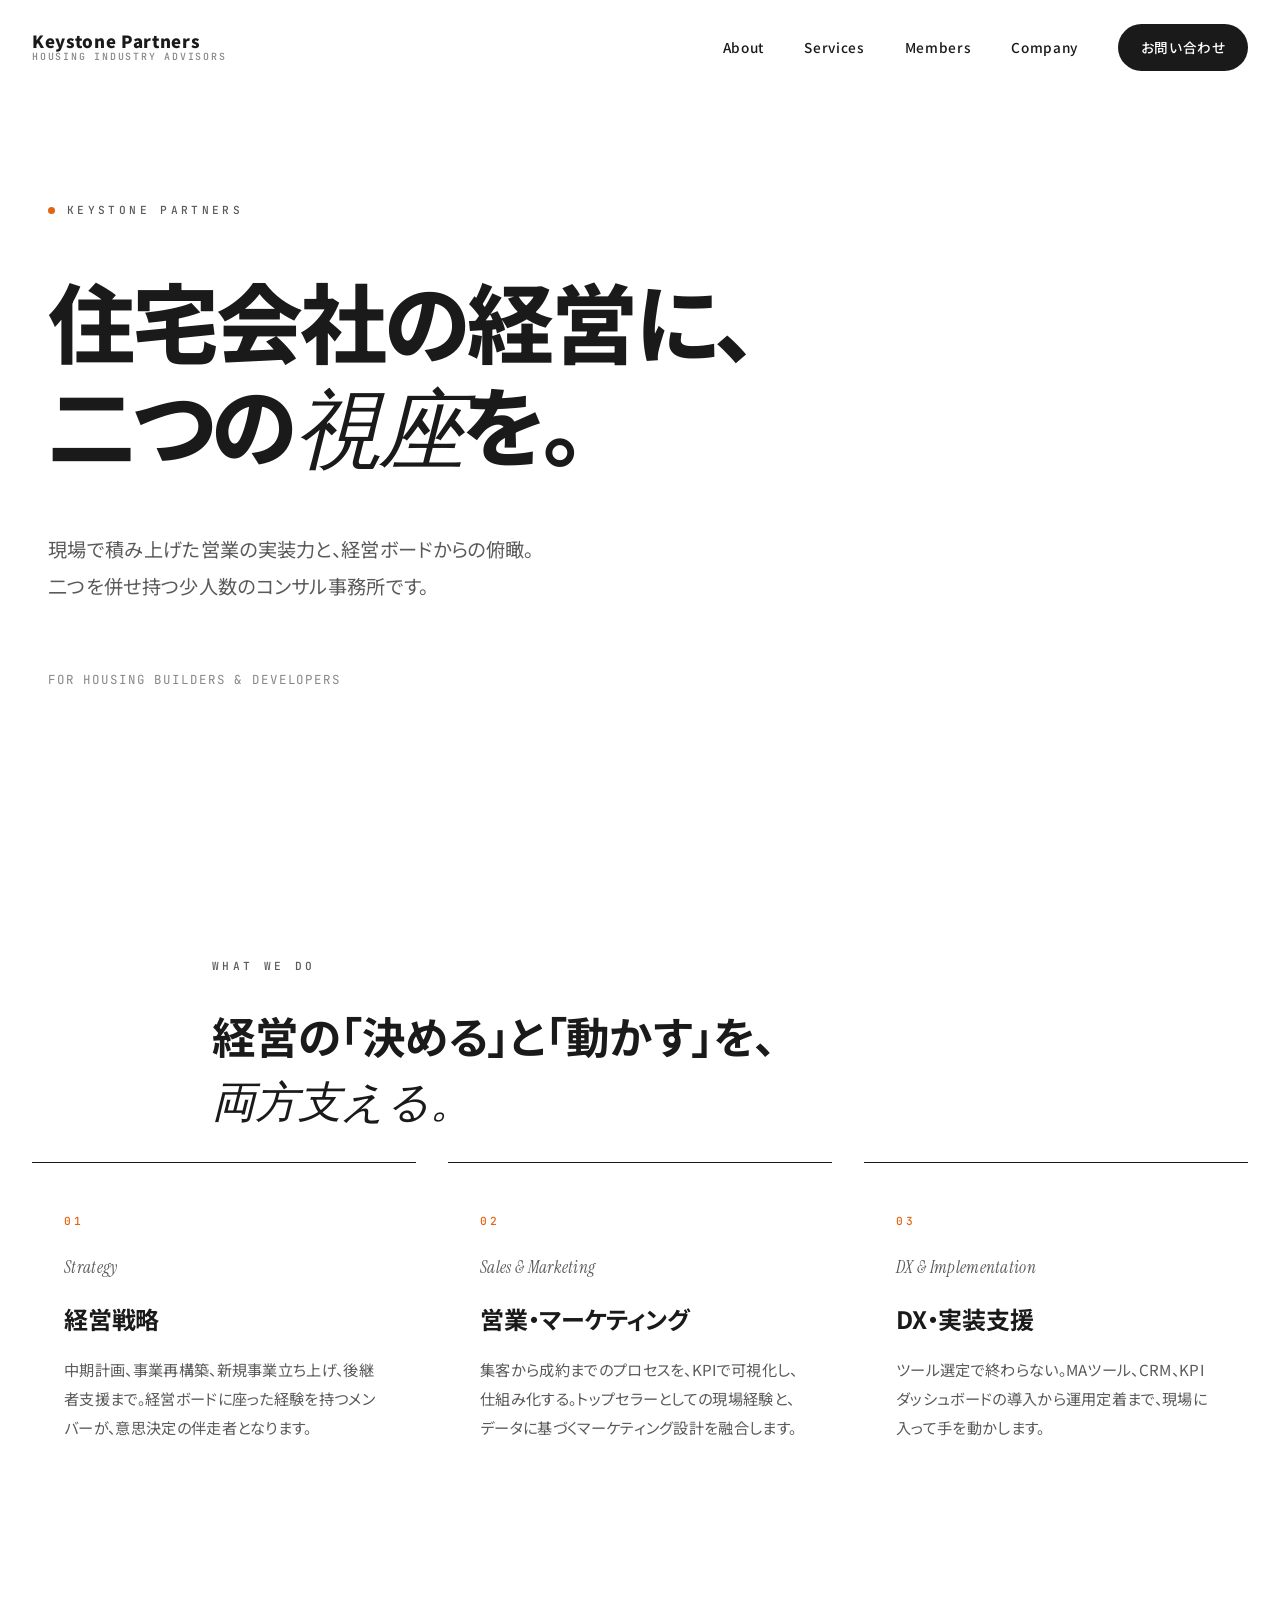
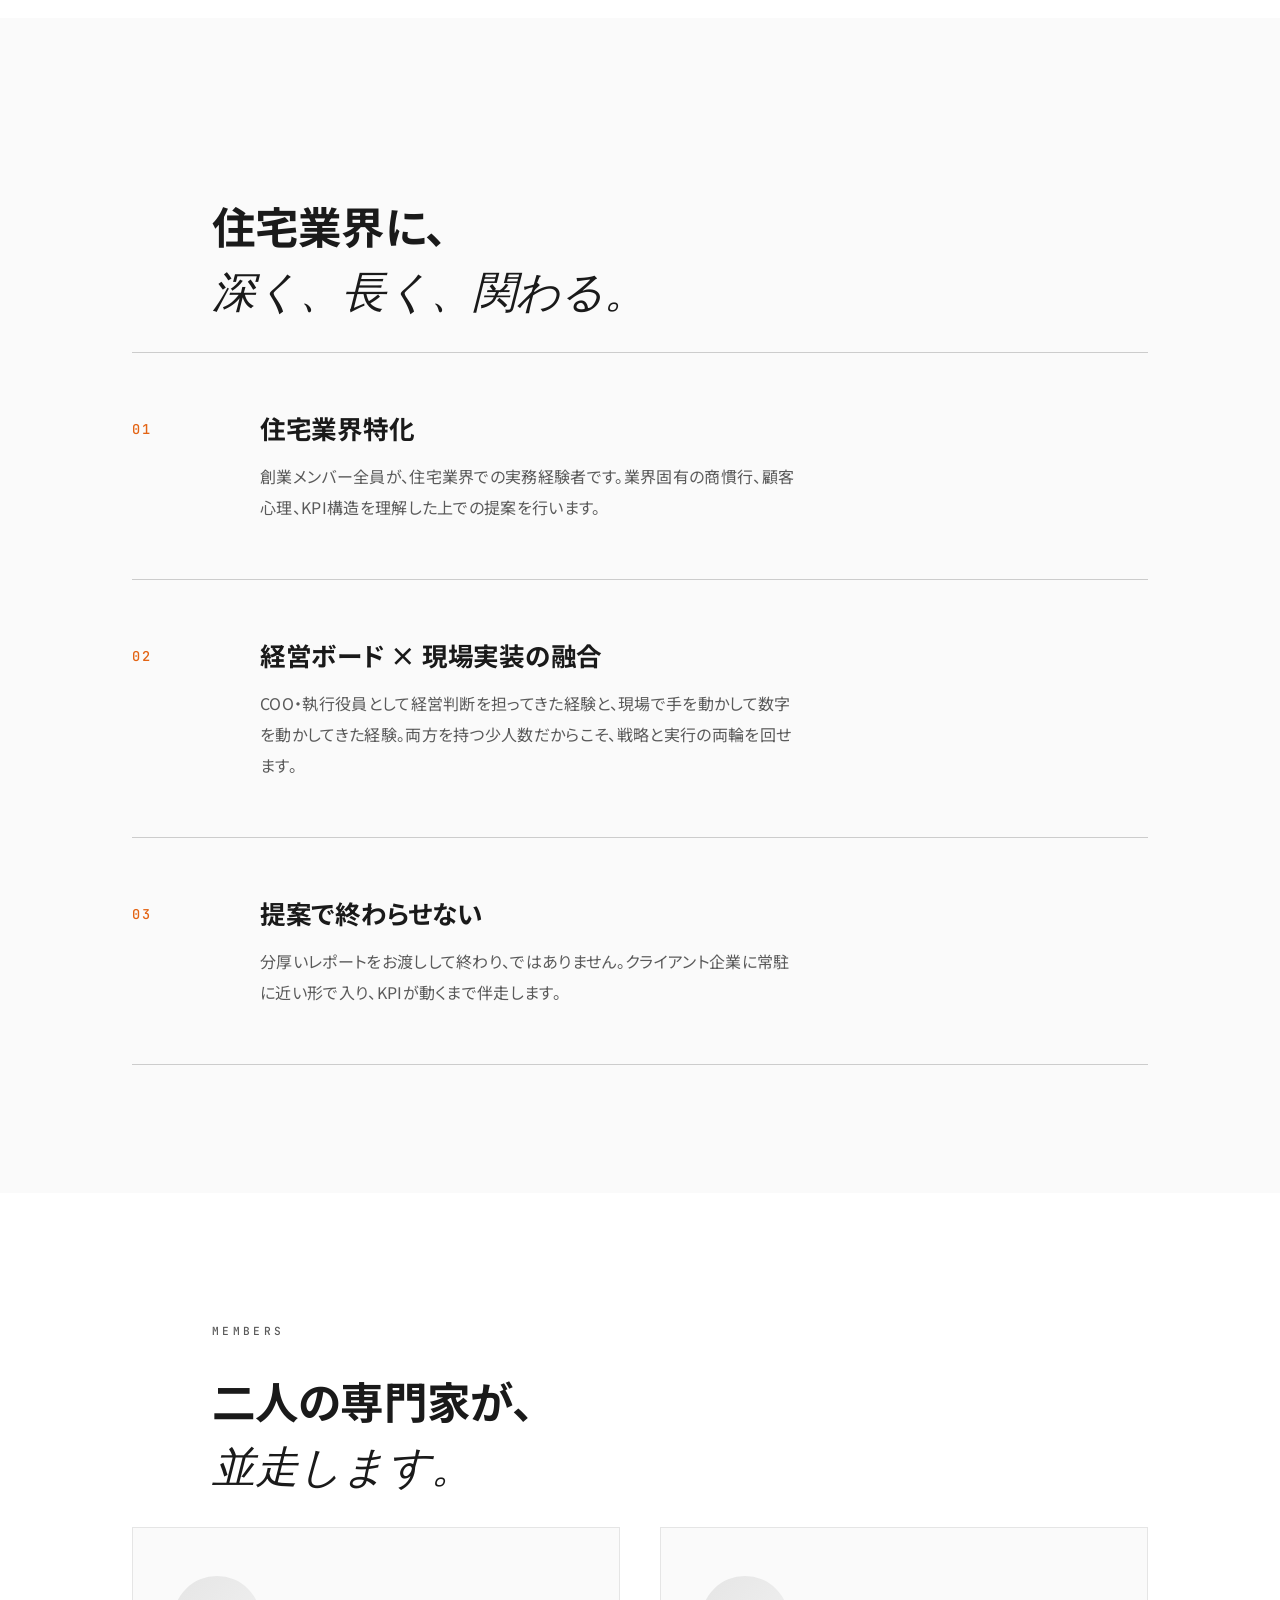
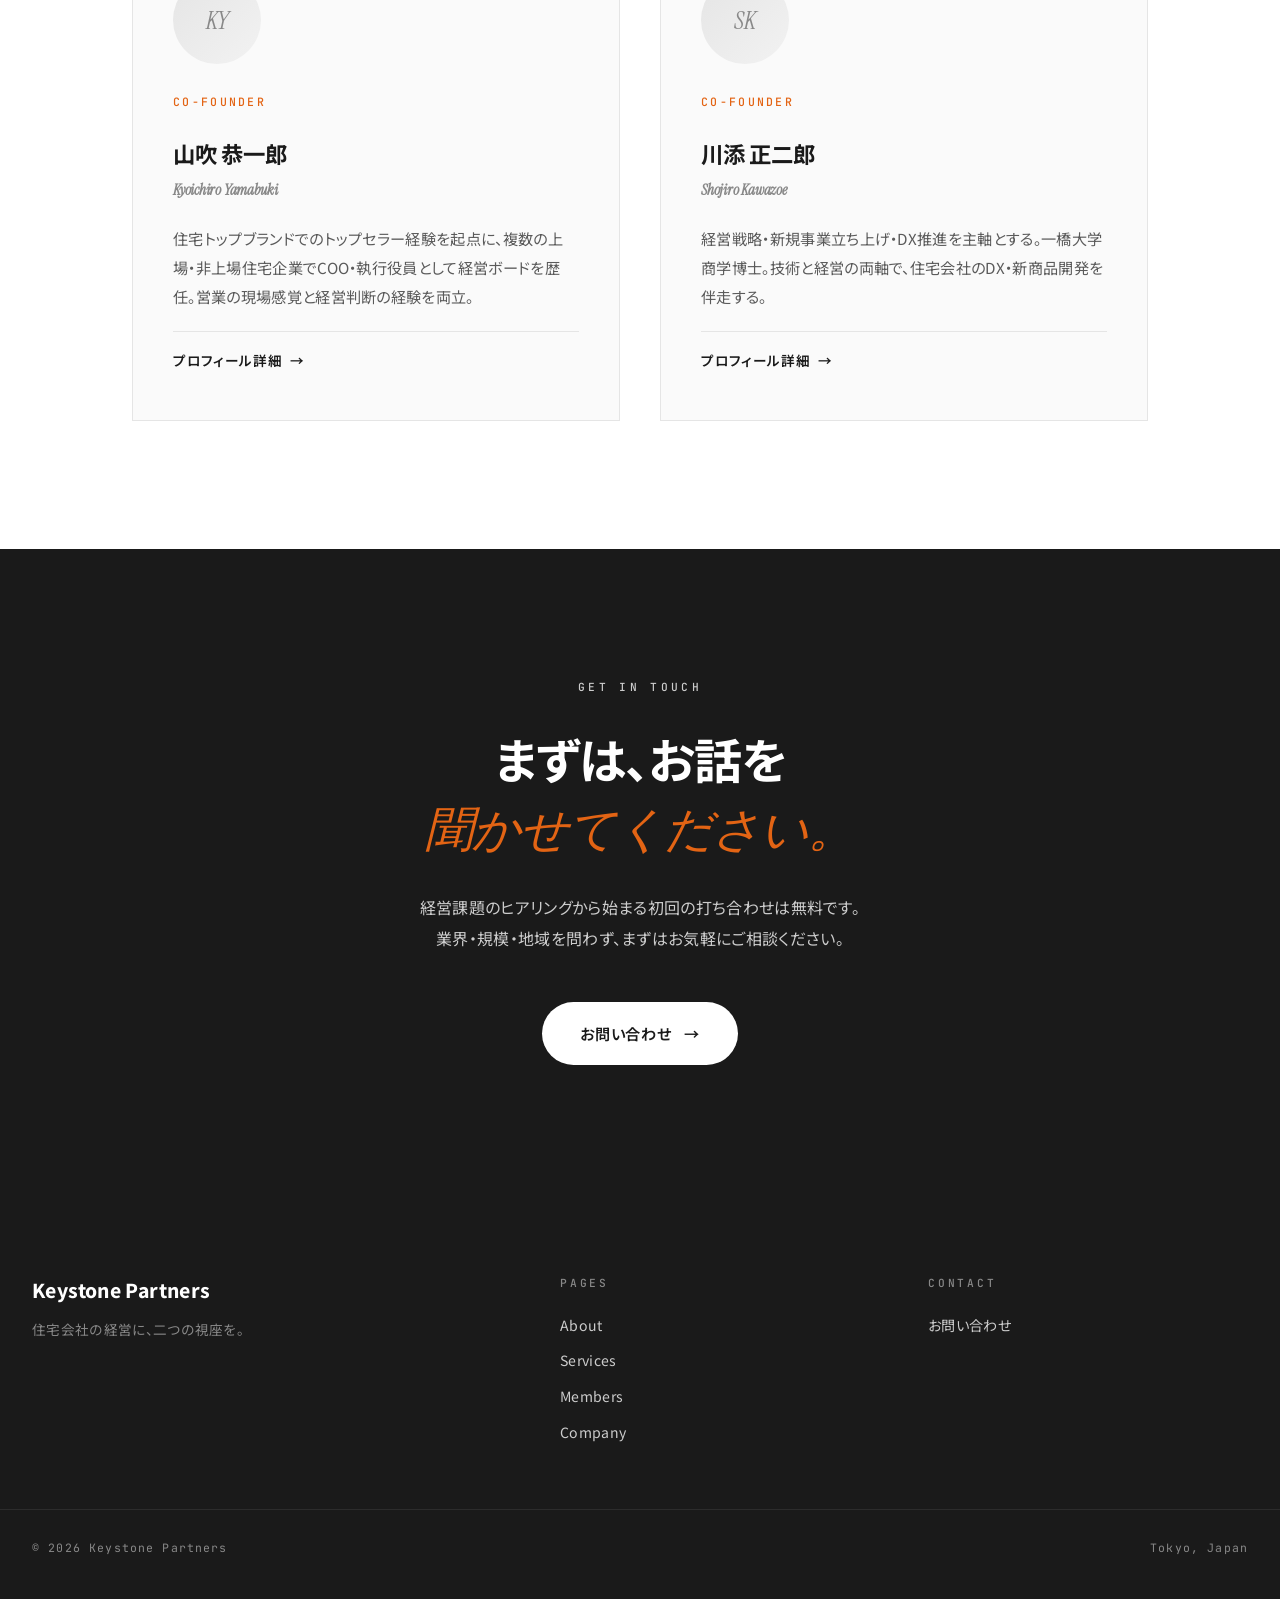
==== index.html @ 62ec9760 "Add files via upload" ====
<!DOCTYPE html>
<html lang="ja">
<head>
<meta charset="UTF-8">
<meta name="viewport" content="width=device-width, initial-scale=1.0">
<title>Keystone Partners | 住宅会社の経営に、二つの視座を。</title>
<meta name="description" content="住宅会社向け経営コンサルティング事務所。経営ボードの視座と現場の実装力。二つを併せ持つ少人数のコンサル事務所、Keystone Partners。">
<link rel="preconnect" href="https://fonts.googleapis.com">
<link rel="preconnect" href="https://fonts.gstatic.com" crossorigin>
<link href="https://fonts.googleapis.com/css2?family=Noto+Sans+JP:wght@400;500;700;800;900&family=Instrument+Serif:ital@0;1&family=JetBrains+Mono:wght@400;500;700&display=swap" rel="stylesheet">
<link rel="stylesheet" href="style.css">
</head>
<body>

<!-- ========================================
NAVIGATION
========================================= -->
<nav class="nav">
  <div class="nav-inner">
    <a href="index.html" class="nav-logo" aria-label="Keystone Partners ホーム">
      <span class="nav-logo-mark">Keystone Partners</span>
      <span class="nav-logo-sub">Housing Industry Advisors</span>
    </a>
    <button class="nav-toggle" aria-label="メニューを開く" aria-expanded="false">
      <span></span><span></span><span></span>
    </button>
    <div class="nav-links">
      <a href="about.html">About</a>
      <a href="services.html">Services</a>
      <a href="members.html">Members</a>
      <a href="company.html">Company</a>
      <a href="contact.html" class="nav-cta">お問い合わせ</a>
    </div>
  </div>
</nav>

<!-- ========================================
HERO
========================================= -->
<section class="hero">
  <div class="hero-eyebrow reveal">
    <span class="dot"></span>
    <span>KEYSTONE PARTNERS</span>
  </div>

  <h1 class="hero-headline">
    <span class="reveal" style="--d:.1s">住宅会社の経営に、</span>
    <span class="reveal" style="--d:.25s">二つの<em>視座</em>を。</span>
  </h1>

  <p class="hero-sub reveal" style="--d:.5s">
    現場で積み上げた営業の実装力と、経営ボードからの俯瞰。<br>
    二つを併せ持つ少人数のコンサル事務所です。
  </p>

  <div class="hero-meta reveal" style="--d:.7s">
    For Housing Builders &amp; Developers
  </div>
</section>

<!-- ========================================
WHAT WE DO
========================================= -->
<section class="do" id="do">
  <div class="container-narrow">
    <div class="section-eyebrow reveal-on-scroll">WHAT WE DO</div>
    <h2 class="section-headline reveal-on-scroll">
      経営の「決める」と「動かす」を、<br>
      <em>両方支える。</em>
    </h2>
  </div>

  <div class="do-grid">
    <article class="do-card reveal-on-scroll">
      <div class="do-card-num">01</div>
      <div class="do-card-title-en">Strategy</div>
      <h3 class="do-card-title">経営戦略</h3>
      <p class="do-card-desc">
        中期計画、事業再構築、新規事業立ち上げ、後継者支援まで。経営ボードに座った経験を持つメンバーが、意思決定の伴走者となります。
      </p>
    </article>

    <article class="do-card reveal-on-scroll">
      <div class="do-card-num">02</div>
      <div class="do-card-title-en">Sales &amp; Marketing</div>
      <h3 class="do-card-title">営業・マーケティング</h3>
      <p class="do-card-desc">
        集客から成約までのプロセスを、KPIで可視化し、仕組み化する。トップセラーとしての現場経験と、データに基づくマーケティング設計を融合します。
      </p>
    </article>

    <article class="do-card reveal-on-scroll">
      <div class="do-card-num">03</div>
      <div class="do-card-title-en">DX &amp; Implementation</div>
      <h3 class="do-card-title">DX・実装支援</h3>
      <p class="do-card-desc">
        ツール選定で終わらない。MAツール、CRM、KPIダッシュボードの導入から運用定着まで、現場に入って手を動かします。
      </p>
    </article>
  </div>
</section>

<!-- ========================================
WHY KEYSTONE
========================================= -->
<section class="why" id="why">
  <div class="container-narrow">
    <div class="section-eyebrow reveal-on-scroll">WHY KEYSTONE</div>
    <h2 class="section-headline reveal-on-scroll">
      住宅業界に、<br>
      <em>深く、長く、関わる。</em>
    </h2>
  </div>

  <div class="why-list">
    <article class="why-item reveal-on-scroll">
      <div class="why-num">01</div>
      <div>
        <h3 class="why-title">住宅業界特化</h3>
        <p class="why-desc">
          創業メンバー全員が、住宅業界での実務経験者です。業界固有の商慣行、顧客心理、KPI構造を理解した上での提案を行います。
        </p>
      </div>
    </article>

    <article class="why-item reveal-on-scroll">
      <div class="why-num">02</div>
      <div>
        <h3 class="why-title">経営ボード × 現場実装の融合</h3>
        <p class="why-desc">
          COO・執行役員として経営判断を担ってきた経験と、現場で手を動かして数字を動かしてきた経験。両方を持つ少人数だからこそ、戦略と実行の両輪を回せます。
        </p>
      </div>
    </article>

    <article class="why-item reveal-on-scroll">
      <div class="why-num">03</div>
      <div>
        <h3 class="why-title">提案で終わらせない</h3>
        <p class="why-desc">
          分厚いレポートをお渡しして終わり、ではありません。クライアント企業に常駐に近い形で入り、KPIが動くまで伴走します。
        </p>
      </div>
    </article>
  </div>
</section>

<!-- ========================================
MEMBERS TEASER
========================================= -->
<section class="members-teaser" id="members-teaser">
  <div class="container-narrow">
    <div class="section-eyebrow reveal-on-scroll">MEMBERS</div>
    <h2 class="section-headline reveal-on-scroll">
      二人の専門家が、<br>
      <em>並走します。</em>
    </h2>
  </div>

  <div class="members-teaser-grid">
    <article class="member-card reveal-on-scroll">
      <div class="member-photo-placeholder">KY</div>
      <div class="member-role">Co-founder</div>
      <h3 class="member-name">
        山吹 恭一郎
        <div class="member-name-en">Kyoichiro Yamabuki</div>
      </h3>
      <p class="member-desc">
        住宅トップブランドでのトップセラー経験を起点に、複数の上場・非上場住宅企業でCOO・執行役員として経営ボードを歴任。営業の現場感覚と経営判断の経験を両立。
      </p>
      <a href="members.html#yamabuki" class="member-link">
        <span>プロフィール詳細</span>
        <span class="arrow">→</span>
      </a>
    </article>

    <article class="member-card reveal-on-scroll">
      <div class="member-photo-placeholder">SK</div>
      <div class="member-role">Co-founder</div>
      <h3 class="member-name">
        川添 正二郎
        <div class="member-name-en">Shojiro Kawazoe</div>
      </h3>
      <p class="member-desc">
        経営戦略・新規事業立ち上げ・DX推進を主軸とする。一橋大学 商学博士。技術と経営の両軸で、住宅会社のDX・新商品開発を伴走する。
      </p>
      <a href="members.html#kawazoe" class="member-link">
        <span>プロフィール詳細</span>
        <span class="arrow">→</span>
      </a>
    </article>
  </div>
</section>

<!-- ========================================
CTA
========================================= -->
<section class="cta" id="contact">
  <div class="container-narrow">
    <div class="section-eyebrow reveal-on-scroll">GET IN TOUCH</div>
    <h2 class="cta-headline reveal-on-scroll">
      まずは、お話を<br>
      <em>聞かせてください。</em>
    </h2>
    <p class="cta-lead reveal-on-scroll">
      経営課題のヒアリングから始まる初回の打ち合わせは無料です。<br>
      業界・規模・地域を問わず、まずはお気軽にご相談ください。
    </p>
    <div class="reveal-on-scroll">
      <a href="contact.html" class="cta-button">
        <span>お問い合わせ</span>
        <span class="arrow">→</span>
      </a>
    </div>
  </div>
</section>

<!-- ========================================
FOOTER
========================================= -->
<footer class="footer">
  <div class="footer-inner">
    <div class="footer-brand">
      <p class="footer-brand-name">Keystone Partners</p>
      <p class="footer-brand-tag">住宅会社の経営に、二つの視座を。</p>
    </div>
    <div>
      <p class="footer-col-title">Pages</p>
      <div class="footer-links">
        <a href="about.html">About</a>
        <a href="services.html">Services</a>
        <a href="members.html">Members</a>
        <a href="company.html">Company</a>
      </div>
    </div>
    <div>
      <p class="footer-col-title">Contact</p>
      <div class="footer-links">
        <a href="contact.html">お問い合わせ</a>
      </div>
    </div>
  </div>
  <div class="footer-bottom">
    <span>© 2026 Keystone Partners</span>
    <span>Tokyo, Japan</span>
  </div>
</footer>

<script src="script.js"></script>
</body>
</html>
---- style.css ----
/* ============================================
   Keystone Partners — Corporate Website
   Design tokens inherit personal site (細谷 / 川添)
   Tone: restrained, corporate, refined
   ============================================ */

*, *::before, *::after {
  box-sizing: border-box;
  margin: 0;
  padding: 0;
}

:root {
  /* Colors — inherit from personal site */
  --black: #0A0A0A;
  --black-soft: #1A1A1A;
  --gray-900: #2D2D2D;
  --gray-700: #5A5A5A;
  --gray-500: #888888;
  --gray-300: #CCCCCC;
  --gray-200: #E5E5E5;
  --gray-100: #F2F2F2;
  --gray-50: #FAFAFA;
  --white: #FFFFFF;
  --accent: #E36414;
  --accent-pale: #FCE8D9;
  --ink: #1A1A1A;

  /* Typography */
  --font-display: "Noto Sans JP", "Hiragino Sans", "Yu Gothic", sans-serif;
  --font-serif: "Hiragino Mincho ProN", "Yu Mincho", "MS Mincho", "Instrument Serif", serif;
  --font-mono: "JetBrains Mono", "SF Mono", monospace;

  /* Spacing scale (more generous than personal site) */
  --space-xs: 0.5rem;
  --space-sm: 1rem;
  --space-md: 2rem;
  --space-lg: 4rem;
  --space-xl: 8rem;
  --space-2xl: 12rem;
}

html {
  scroll-behavior: smooth;
  -webkit-text-size-adjust: 100%;
}

body {
  font-family: var(--font-display);
  font-weight: 400;
  color: var(--ink);
  background: var(--white);
  line-height: 1.8;
  font-feature-settings: "palt" 1;
  letter-spacing: 0.02em;
  overflow-x: hidden;
}

a {
  color: inherit;
  text-decoration: none;
  transition: opacity 0.2s ease;
}

a:hover {
  opacity: 0.55;
}

/* Emphasis: italic serif — used sparingly */
em {
  font-style: italic;
  font-family: var(--font-serif);
  font-weight: 400;
  color: var(--ink);
  font-feature-settings: "palt" 1;
}

/* ============================================
   LAYOUT UTILITIES
   ============================================ */
.container {
  max-width: 1280px;
  margin: 0 auto;
  padding: 0 2rem;
}

.container-narrow {
  max-width: 920px;
  margin: 0 auto;
  padding: 0 2rem;
}

@media (max-width: 768px) {
  .container, .container-narrow {
    padding: 0 1.5rem;
  }
}

/* ============================================
   NAVIGATION
   ============================================ */
.nav {
  position: fixed;
  top: 0;
  left: 0;
  right: 0;
  z-index: 1000;
  background: rgba(255, 255, 255, 0.94);
  backdrop-filter: blur(20px);
  -webkit-backdrop-filter: blur(20px);
  border-bottom: 1px solid transparent;
  transition: border-color 0.3s ease;
}

.nav.scrolled {
  border-bottom-color: var(--gray-200);
}

.nav-inner {
  max-width: 1400px;
  margin: 0 auto;
  padding: 1.5rem 2rem;
  display: flex;
  align-items: center;
  justify-content: space-between;
}

.nav-logo {
  display: flex;
  flex-direction: column;
  gap: 0.1rem;
  line-height: 1.1;
}

.nav-logo-mark {
  font-weight: 900;
  font-size: 1.05rem;
  letter-spacing: 0.04em;
}

.nav-logo-sub {
  font-family: var(--font-mono);
  font-size: 0.62rem;
  font-weight: 500;
  letter-spacing: 0.18em;
  color: var(--gray-500);
  text-transform: uppercase;
}

.nav-links {
  display: flex;
  align-items: center;
  gap: 2.5rem;
}

.nav-links a {
  font-size: 0.85rem;
  font-weight: 500;
  letter-spacing: 0.05em;
  position: relative;
}

.nav-links a:not(.nav-cta).nav-current::after {
  content: "";
  position: absolute;
  bottom: -6px;
  left: 0;
  right: 0;
  height: 1px;
  background: var(--ink);
}

.nav-cta {
  background: var(--ink);
  color: var(--white) !important;
  padding: 0.7rem 1.4rem;
  border-radius: 999px;
  font-weight: 600;
  font-size: 0.8rem;
  transition: all 0.2s ease !important;
}

.nav-cta:hover {
  background: var(--accent);
  opacity: 1 !important;
}

.nav-toggle {
  display: none;
  background: none;
  border: none;
  cursor: pointer;
  padding: 0.5rem;
  flex-direction: column;
  gap: 5px;
}

.nav-toggle span {
  display: block;
  width: 22px;
  height: 1.5px;
  background: var(--ink);
  transition: transform 0.3s ease, opacity 0.3s ease;
}

.nav-toggle.is-open span:nth-child(1) { transform: translateY(6.5px) rotate(45deg); }
.nav-toggle.is-open span:nth-child(2) { opacity: 0; }
.nav-toggle.is-open span:nth-child(3) { transform: translateY(-6.5px) rotate(-45deg); }

@media (max-width: 880px) {
  .nav-toggle { display: flex; }
  .nav-links {
    position: fixed;
    inset: 70px 0 0 0;
    background: rgba(255, 255, 255, 0.98);
    backdrop-filter: blur(20px);
    flex-direction: column;
    align-items: flex-start;
    gap: 2rem;
    padding: 3rem 2rem;
    transform: translateX(100%);
    transition: transform 0.3s ease;
  }
  .nav-links.is-open { transform: translateX(0); }
  .nav-links a { font-size: 1.05rem; }
  .nav-cta { padding: 0.9rem 1.6rem; }
}

/* ============================================
   PAGE HEAD (sub-pages hero)
   ============================================ */
.page-head {
  padding: 11rem 0 5rem;
  border-bottom: 1px solid var(--gray-200);
  background: linear-gradient(to bottom, var(--gray-50), var(--white));
}

.page-head-inner {
  max-width: 1280px;
  margin: 0 auto;
  padding: 0 2rem;
}

.page-eyebrow {
  display: flex;
  align-items: center;
  gap: 0.75rem;
  font-family: var(--font-mono);
  font-size: 0.7rem;
  font-weight: 500;
  letter-spacing: 0.25em;
  color: var(--gray-700);
  margin-bottom: 2rem;
  text-transform: uppercase;
}

.page-eyebrow .dot {
  width: 6px;
  height: 6px;
  border-radius: 50%;
  background: var(--accent);
}

.page-title {
  font-size: clamp(2rem, 5.5vw, 4.25rem);
  font-weight: 800;
  line-height: 1.2;
  letter-spacing: -0.03em;
  color: var(--ink);
  margin-bottom: 2rem;
  max-width: 22ch;
}

.page-lead {
  font-size: clamp(1rem, 1.4vw, 1.2rem);
  font-weight: 400;
  line-height: 1.9;
  color: var(--gray-700);
  max-width: 60ch;
}

@media (max-width: 768px) {
  .page-head { padding: 8.5rem 0 3.5rem; }
}

/* ============================================
   HERO (Home only)
   ============================================ */
.hero {
  min-height: 92vh;
  display: flex;
  flex-direction: column;
  justify-content: center;
  padding: 9rem 3rem 5rem;
  max-width: 1400px;
  margin: 0 auto;
  position: relative;
}

.hero-eyebrow {
  display: flex;
  align-items: center;
  gap: 0.75rem;
  font-family: var(--font-mono);
  font-size: 0.7rem;
  font-weight: 500;
  letter-spacing: 0.3em;
  color: var(--gray-700);
  margin-bottom: 3rem;
  text-transform: uppercase;
}

.hero-eyebrow .dot {
  width: 7px;
  height: 7px;
  border-radius: 50%;
  background: var(--accent);
  animation: pulse 2.4s ease-in-out infinite;
}

@keyframes pulse {
  0%, 100% { opacity: 1; transform: scale(1); }
  50% { opacity: 0.45; transform: scale(0.85); }
}

.hero-headline {
  font-size: clamp(2.5rem, 6.8vw, 6.5rem);
  font-weight: 800;
  line-height: 1.18;
  letter-spacing: -0.035em;
  margin-bottom: 3rem;
  color: var(--ink);
}

.hero-headline span {
  display: block;
}

.hero-sub {
  font-size: clamp(1rem, 1.5vw, 1.35rem);
  font-weight: 400;
  line-height: 1.95;
  color: var(--gray-700);
  margin-bottom: 4rem;
  max-width: 580px;
}

.hero-meta {
  font-size: 0.78rem;
  font-family: var(--font-mono);
  letter-spacing: 0.15em;
  color: var(--gray-500);
  text-transform: uppercase;
}

@media (max-width: 768px) {
  .hero { padding: 7.5rem 1.5rem 4rem; min-height: auto; }
}

/* ============================================
   SECTION FRAME (generic)
   ============================================ */
section {
  padding: 8rem 0;
}

.section-eyebrow {
  font-family: var(--font-mono);
  font-size: 0.7rem;
  font-weight: 500;
  letter-spacing: 0.3em;
  color: var(--gray-700);
  margin-bottom: 1.75rem;
  text-transform: uppercase;
}

.section-headline {
  font-size: clamp(1.65rem, 3.4vw, 2.85rem);
  font-weight: 700;
  line-height: 1.45;
  letter-spacing: -0.02em;
  color: var(--ink);
  margin-bottom: 1.75rem;
  max-width: 22ch;
}

.section-lead {
  font-size: clamp(0.95rem, 1.2vw, 1.1rem);
  line-height: 1.95;
  color: var(--gray-700);
  max-width: 60ch;
  margin-bottom: 5rem;
}

@media (max-width: 768px) {
  section { padding: 5rem 0; }
}

/* ============================================
   WHAT WE DO (Home Section 1) — 3 cards
   ============================================ */
.do {
  background: var(--white);
}

.do-grid {
  display: grid;
  grid-template-columns: repeat(3, 1fr);
  gap: 2rem;
  max-width: 1280px;
  margin: 0 auto;
  padding: 0 2rem;
}

.do-card {
  padding: 3rem 2rem;
  border-top: 1px solid var(--ink);
  display: flex;
  flex-direction: column;
  gap: 1.25rem;
  position: relative;
  transition: transform 0.4s ease;
}

.do-card:hover {
  transform: translateY(-4px);
}

.do-card-num {
  font-family: var(--font-mono);
  font-size: 0.7rem;
  font-weight: 500;
  letter-spacing: 0.3em;
  color: var(--accent);
  text-transform: uppercase;
}

.do-card-title-en {
  font-family: var(--font-serif);
  font-style: italic;
  font-size: 1.05rem;
  color: var(--gray-700);
}

.do-card-title {
  font-size: 1.5rem;
  font-weight: 700;
  letter-spacing: -0.01em;
  line-height: 1.4;
  color: var(--ink);
}

.do-card-desc {
  font-size: 0.95rem;
  line-height: 1.9;
  color: var(--gray-700);
}

@media (max-width: 880px) {
  .do-grid { grid-template-columns: 1fr; gap: 1rem; }
  .do-card { padding: 2.5rem 0; }
}

/* ============================================
   WHY KEYSTONE (Home Section 2)
   ============================================ */
.why {
  background: var(--gray-50);
}

.why-list {
  max-width: 1080px;
  margin: 0 auto;
  padding: 0 2rem;
  display: flex;
  flex-direction: column;
  gap: 0;
}

.why-item {
  display: grid;
  grid-template-columns: 80px 1fr;
  gap: 3rem;
  padding: 3.5rem 0;
  border-top: 1px solid var(--gray-300);
  align-items: start;
}

.why-item:last-child {
  border-bottom: 1px solid var(--gray-300);
}

.why-num {
  font-family: var(--font-mono);
  font-size: 0.85rem;
  font-weight: 500;
  letter-spacing: 0.15em;
  color: var(--accent);
  padding-top: 0.5rem;
}

.why-title {
  font-size: clamp(1.25rem, 2vw, 1.6rem);
  font-weight: 700;
  letter-spacing: -0.01em;
  line-height: 1.45;
  margin-bottom: 0.9rem;
  color: var(--ink);
}

.why-desc {
  font-size: 1rem;
  line-height: 1.95;
  color: var(--gray-700);
  max-width: 60ch;
}

@media (max-width: 768px) {
  .why-item { grid-template-columns: 1fr; gap: 0.75rem; padding: 2.75rem 0; }
}

/* ============================================
   MEMBERS TEASER (Home Section 3)
   ============================================ */
.members-teaser {
  background: var(--white);
}

.members-teaser-grid {
  display: grid;
  grid-template-columns: repeat(2, 1fr);
  gap: 2.5rem;
  max-width: 1080px;
  margin: 0 auto;
  padding: 0 2rem;
}

.member-card {
  background: var(--gray-50);
  padding: 3rem 2.5rem;
  border: 1px solid var(--gray-200);
  display: flex;
  flex-direction: column;
  gap: 1.25rem;
  transition: border-color 0.3s ease, transform 0.4s ease;
}

.member-card:hover {
  border-color: var(--ink);
  transform: translateY(-3px);
}

.member-photo-placeholder {
  width: 88px;
  height: 88px;
  border-radius: 50%;
  background: linear-gradient(135deg, var(--gray-200), var(--gray-100));
  display: flex;
  align-items: center;
  justify-content: center;
  font-family: var(--font-serif);
  font-style: italic;
  font-size: 1.5rem;
  color: var(--gray-500);
  margin-bottom: 0.5rem;
}

.member-name {
  font-size: 1.4rem;
  font-weight: 700;
  letter-spacing: -0.01em;
  color: var(--ink);
}

.member-name-en {
  font-family: var(--font-serif);
  font-style: italic;
  font-size: 0.95rem;
  color: var(--gray-500);
  margin-top: 0.2rem;
}

.member-role {
  font-family: var(--font-mono);
  font-size: 0.72rem;
  font-weight: 500;
  letter-spacing: 0.2em;
  color: var(--accent);
  text-transform: uppercase;
}

.member-desc {
  font-size: 0.95rem;
  line-height: 1.9;
  color: var(--gray-700);
  flex: 1;
}

.member-link {
  display: inline-flex;
  align-items: center;
  gap: 0.5rem;
  font-size: 0.85rem;
  font-weight: 600;
  letter-spacing: 0.05em;
  color: var(--ink);
  padding-top: 1rem;
  border-top: 1px solid var(--gray-200);
}

.member-link .arrow {
  transition: transform 0.3s ease;
}

.member-link:hover .arrow {
  transform: translateX(4px);
}

@media (max-width: 768px) {
  .members-teaser-grid { grid-template-columns: 1fr; gap: 1.5rem; }
  .member-card { padding: 2.25rem 1.75rem; }
}

/* ============================================
   CTA (Home Section 4 + sub-pages)
   ============================================ */
.cta {
  background: var(--ink);
  color: var(--white);
  text-align: center;
}

.cta .container-narrow {
  text-align: center;
}

.cta .section-eyebrow {
  color: var(--gray-300);
  justify-content: center;
  display: flex;
}

.cta-headline {
  font-size: clamp(1.8rem, 4vw, 3rem);
  font-weight: 700;
  line-height: 1.4;
  letter-spacing: -0.02em;
  margin: 0 auto 1.75rem;
  max-width: 18ch;
}

.cta-headline em {
  color: var(--accent);
}

.cta-lead {
  font-size: 1rem;
  line-height: 1.95;
  color: var(--gray-300);
  margin: 0 auto 3rem;
  max-width: 52ch;
}

.cta-button {
  display: inline-flex;
  align-items: center;
  gap: 0.8rem;
  background: var(--white);
  color: var(--ink) !important;
  padding: 1.1rem 2.4rem;
  border-radius: 999px;
  font-weight: 600;
  font-size: 0.95rem;
  letter-spacing: 0.04em;
  transition: all 0.25s ease !important;
}

.cta-button:hover {
  background: var(--accent);
  color: var(--white) !important;
  opacity: 1 !important;
  transform: translateY(-2px);
}

.cta-button .arrow {
  transition: transform 0.3s ease;
}

.cta-button:hover .arrow {
  transform: translateX(4px);
}

/* ============================================
   FOOTER
   ============================================ */
.footer {
  background: var(--ink);
  color: var(--gray-300);
  padding: 5rem 0 2.5rem;
}

.footer-inner {
  max-width: 1280px;
  margin: 0 auto;
  padding: 0 2rem;
  display: grid;
  grid-template-columns: 1.5fr 1fr 1fr;
  gap: 3rem;
}

.footer-brand-name {
  font-size: 1.2rem;
  font-weight: 800;
  color: var(--white);
  margin-bottom: 0.6rem;
  letter-spacing: 0.02em;
}

.footer-brand-tag {
  font-size: 0.85rem;
  line-height: 1.8;
  color: var(--gray-500);
  max-width: 28ch;
}

.footer-col-title {
  font-family: var(--font-mono);
  font-size: 0.7rem;
  font-weight: 500;
  letter-spacing: 0.25em;
  color: var(--gray-500);
  text-transform: uppercase;
  margin-bottom: 1.25rem;
}

.footer-links {
  display: flex;
  flex-direction: column;
  gap: 0.65rem;
}

.footer-links a {
  font-size: 0.88rem;
  color: var(--gray-300);
}

.footer-links a:hover {
  color: var(--white);
  opacity: 1;
}

.footer-bottom {
  max-width: 1280px;
  margin: 4rem auto 0;
  padding: 1.75rem 2rem 0;
  border-top: 1px solid rgba(255, 255, 255, 0.08);
  display: flex;
  justify-content: space-between;
  align-items: center;
  flex-wrap: wrap;
  gap: 1rem;
  font-family: var(--font-mono);
  font-size: 0.72rem;
  letter-spacing: 0.1em;
  color: var(--gray-500);
}

@media (max-width: 768px) {
  .footer-inner { grid-template-columns: 1fr; gap: 2.5rem; }
}

/* ============================================
   ABOUT page
   ============================================ */
.about-story {
  background: var(--white);
}

.about-story p {
  font-size: 1.05rem;
  line-height: 2.05;
  color: var(--gray-900);
  margin-bottom: 1.6rem;
  max-width: 64ch;
}

.about-story p:last-child {
  margin-bottom: 0;
}

.principles {
  background: var(--gray-50);
}

.principles-grid {
  max-width: 1080px;
  margin: 0 auto;
  padding: 0 2rem;
  display: grid;
  grid-template-columns: repeat(3, 1fr);
  gap: 2rem;
}

.principle {
  padding: 2.5rem 0;
}

.principle-label {
  font-family: var(--font-mono);
  font-size: 0.72rem;
  font-weight: 500;
  letter-spacing: 0.25em;
  color: var(--accent);
  text-transform: uppercase;
  margin-bottom: 1.5rem;
  padding-bottom: 1rem;
  border-bottom: 1px solid var(--gray-300);
}

.principle-title {
  font-size: 1.3rem;
  font-weight: 700;
  margin-bottom: 1rem;
  letter-spacing: -0.01em;
  color: var(--ink);
}

.principle-body {
  font-size: 0.95rem;
  line-height: 1.95;
  color: var(--gray-700);
}

.principle-list {
  list-style: none;
  display: flex;
  flex-direction: column;
  gap: 1rem;
}

.principle-list li {
  font-size: 0.95rem;
  line-height: 1.75;
  color: var(--gray-700);
  padding-left: 1.5rem;
  position: relative;
}

.principle-list li::before {
  content: "—";
  position: absolute;
  left: 0;
  color: var(--accent);
}

.principle-list strong {
  display: block;
  font-weight: 700;
  color: var(--ink);
  margin-bottom: 0.2rem;
}

@media (max-width: 880px) {
  .principles-grid { grid-template-columns: 1fr; gap: 0; }
  .principle { padding: 2rem 0; border-top: 1px solid var(--gray-300); }
  .principle:first-child { border-top: none; }
}

.strengths {
  background: var(--white);
}

.strengths-list {
  max-width: 1080px;
  margin: 0 auto;
  padding: 0 2rem;
}

.strength-item {
  display: grid;
  grid-template-columns: 100px 1fr;
  gap: 3rem;
  padding: 3rem 0;
  border-top: 1px solid var(--gray-200);
  align-items: start;
}

.strength-item:last-child {
  border-bottom: 1px solid var(--gray-200);
}

.strength-num {
  font-family: var(--font-mono);
  font-size: 2rem;
  font-weight: 700;
  letter-spacing: -0.02em;
  color: var(--accent);
  line-height: 1;
}

.strength-title {
  font-size: 1.35rem;
  font-weight: 700;
  letter-spacing: -0.01em;
  margin-bottom: 1rem;
  color: var(--ink);
}

.strength-desc {
  font-size: 1rem;
  line-height: 1.95;
  color: var(--gray-700);
  max-width: 60ch;
}

@media (max-width: 768px) {
  .strength-item { grid-template-columns: 1fr; gap: 1rem; padding: 2.5rem 0; }
  .strength-num { font-size: 1.4rem; }
}

/* Company info table */
.company-info {
  background: var(--gray-50);
}

.info-table {
  max-width: 920px;
  margin: 0 auto;
  padding: 0 2rem;
  border-top: 1px solid var(--gray-300);
}

.info-row {
  display: grid;
  grid-template-columns: 220px 1fr;
  gap: 2rem;
  padding: 1.5rem 0;
  border-bottom: 1px solid var(--gray-300);
}

.info-label {
  font-family: var(--font-mono);
  font-size: 0.75rem;
  font-weight: 500;
  letter-spacing: 0.15em;
  color: var(--gray-700);
  text-transform: uppercase;
  padding-top: 0.2rem;
}

.info-value {
  font-size: 1rem;
  color: var(--ink);
  line-height: 1.7;
}

.info-value .placeholder {
  color: var(--gray-500);
  font-size: 0.88rem;
}

@media (max-width: 768px) {
  .info-row { grid-template-columns: 1fr; gap: 0.4rem; padding: 1.25rem 0; }
}

/* ============================================
   SERVICES page
   ============================================ */
.services-grid-wrap {
  background: var(--white);
}

.services-grid {
  max-width: 1280px;
  margin: 0 auto;
  padding: 0 2rem;
  display: grid;
  grid-template-columns: repeat(2, 1fr);
  gap: 0;
  border-top: 1px solid var(--gray-200);
  border-left: 1px solid var(--gray-200);
}

.service-cell {
  padding: 3rem 2.5rem;
  border-right: 1px solid var(--gray-200);
  border-bottom: 1px solid var(--gray-200);
  background: var(--white);
  transition: background 0.3s ease;
  position: relative;
}

.service-cell:hover {
  background: var(--gray-50);
}

.service-cell.service-cell-feature {
  grid-column: span 2;
}

.service-num {
  font-family: var(--font-mono);
  font-size: 0.72rem;
  font-weight: 500;
  letter-spacing: 0.25em;
  color: var(--accent);
  margin-bottom: 1.25rem;
  text-transform: uppercase;
}

.service-title {
  font-size: 1.45rem;
  font-weight: 700;
  letter-spacing: -0.01em;
  margin-bottom: 1.5rem;
  color: var(--ink);
}

.service-items {
  list-style: none;
  display: flex;
  flex-direction: column;
  gap: 0.55rem;
}

.service-items li {
  font-size: 0.93rem;
  line-height: 1.75;
  color: var(--gray-700);
  padding-left: 1.2rem;
  position: relative;
}

.service-items li::before {
  content: "";
  position: absolute;
  left: 0;
  top: 0.7rem;
  width: 6px;
  height: 1px;
  background: var(--gray-500);
}

@media (max-width: 880px) {
  .services-grid { grid-template-columns: 1fr; }
  .service-cell.service-cell-feature { grid-column: span 1; }
  .service-cell { padding: 2.5rem 1.75rem; }
}

/* HOW WE WORK — steps */
.process {
  background: var(--gray-50);
}

.steps {
  max-width: 1080px;
  margin: 0 auto;
  padding: 0 2rem;
  display: grid;
  grid-template-columns: repeat(4, 1fr);
  gap: 1.5rem;
  position: relative;
}

.step {
  background: var(--white);
  padding: 2.5rem 1.75rem;
  border: 1px solid var(--gray-200);
  position: relative;
}

.step-num {
  font-family: var(--font-mono);
  font-size: 0.7rem;
  font-weight: 500;
  letter-spacing: 0.25em;
  color: var(--accent);
  margin-bottom: 1.25rem;
  text-transform: uppercase;
}

.step-title {
  font-size: 1.15rem;
  font-weight: 700;
  margin-bottom: 1rem;
  letter-spacing: -0.01em;
  color: var(--ink);
}

.step-desc {
  font-size: 0.88rem;
  line-height: 1.85;
  color: var(--gray-700);
}

@media (max-width: 1080px) {
  .steps { grid-template-columns: repeat(2, 1fr); }
}

@media (max-width: 560px) {
  .steps { grid-template-columns: 1fr; }
}

/* Engagement types */
.engagements {
  background: var(--white);
}

.engagement-list {
  max-width: 1080px;
  margin: 0 auto;
  padding: 0 2rem;
  display: grid;
  grid-template-columns: repeat(3, 1fr);
  gap: 2rem;
}

.engagement {
  border-top: 2px solid var(--ink);
  padding: 2rem 0;
}

.engagement-tag {
  font-family: var(--font-mono);
  font-size: 0.7rem;
  font-weight: 500;
  letter-spacing: 0.25em;
  color: var(--accent);
  margin-bottom: 1rem;
  text-transform: uppercase;
}

.engagement-title {
  font-size: 1.25rem;
  font-weight: 700;
  letter-spacing: -0.01em;
  margin-bottom: 1rem;
  color: var(--ink);
}

.engagement-desc {
  font-size: 0.93rem;
  line-height: 1.9;
  color: var(--gray-700);
}

.engagement-note {
  max-width: 920px;
  margin: 4rem auto 0;
  padding: 2rem 2.5rem;
  background: var(--gray-50);
  border-left: 3px solid var(--accent);
  font-size: 0.95rem;
  line-height: 1.85;
  color: var(--gray-900);
}

@media (max-width: 880px) {
  .engagement-list { grid-template-columns: 1fr; gap: 0; }
  .engagement { padding: 2rem 0; }
}

/* ============================================
   MEMBERS page
   ============================================ */
.members-detail {
  background: var(--white);
}

.member-detail {
  max-width: 1080px;
  margin: 0 auto;
  padding: 0 2rem 5rem;
}

.member-detail:not(:last-child) {
  border-bottom: 1px solid var(--gray-200);
  margin-bottom: 5rem;
}

.member-detail-head {
  display: grid;
  grid-template-columns: 240px 1fr;
  gap: 3.5rem;
  align-items: start;
  margin-bottom: 3.5rem;
}

.member-photo-large {
  width: 240px;
  height: 300px;
  background: linear-gradient(135deg, var(--gray-100), var(--gray-200));
  display: flex;
  align-items: center;
  justify-content: center;
  font-family: var(--font-serif);
  font-style: italic;
  font-size: 1.1rem;
  color: var(--gray-500);
  letter-spacing: 0.05em;
}

.member-meta {
  padding-top: 0.5rem;
}

.member-meta .member-role {
  margin-bottom: 1.5rem;
}

.member-name-large {
  font-size: clamp(2rem, 4vw, 3rem);
  font-weight: 800;
  letter-spacing: -0.025em;
  line-height: 1.15;
  color: var(--ink);
  margin-bottom: 0.5rem;
}

.member-name-en-large {
  font-family: var(--font-serif);
  font-style: italic;
  font-size: 1.15rem;
  color: var(--gray-500);
  margin-bottom: 2rem;
}

.member-tagline {
  font-size: 1.05rem;
  line-height: 1.9;
  color: var(--gray-700);
  max-width: 50ch;
}

.member-body {
  display: grid;
  grid-template-columns: 240px 1fr;
  gap: 3.5rem;
}

.member-body-section {
  grid-column: 2;
  padding-top: 2rem;
  border-top: 1px solid var(--gray-200);
  margin-bottom: 2rem;
}

.member-body-label {
  font-family: var(--font-mono);
  font-size: 0.7rem;
  font-weight: 500;
  letter-spacing: 0.25em;
  color: var(--gray-700);
  text-transform: uppercase;
  margin-bottom: 1.25rem;
}

.member-body-title {
  font-size: 1.05rem;
  font-weight: 700;
  line-height: 1.7;
  color: var(--ink);
  margin-bottom: 1rem;
}

.member-body-text {
  font-size: 0.98rem;
  line-height: 1.95;
  color: var(--gray-700);
}

.member-history {
  list-style: none;
  display: flex;
  flex-direction: column;
  gap: 0.85rem;
}

.member-history li {
  font-size: 0.95rem;
  line-height: 1.7;
  color: var(--gray-900);
  padding-left: 1.75rem;
  position: relative;
}

.member-history li::before {
  content: "";
  position: absolute;
  left: 0;
  top: 0.85rem;
  width: 10px;
  height: 1px;
  background: var(--accent);
}

.member-note {
  font-size: 0.82rem;
  color: var(--gray-500);
  font-style: italic;
  margin-top: 1rem;
  line-height: 1.7;
}

@media (max-width: 768px) {
  .member-detail-head, .member-body { grid-template-columns: 1fr; gap: 2rem; }
  .member-photo-large { width: 100%; height: 280px; }
  .member-body-section { grid-column: 1; }
}

/* ============================================
   CONTACT page
   ============================================ */
.contact-form-section {
  background: var(--white);
}

.contact-grid {
  max-width: 1080px;
  margin: 0 auto;
  padding: 0 2rem;
  display: grid;
  grid-template-columns: 1fr 1fr;
  gap: 5rem;
  align-items: start;
}

.form {
  display: flex;
  flex-direction: column;
  gap: 1.75rem;
}

.field {
  display: flex;
  flex-direction: column;
  gap: 0.6rem;
}

.field-label {
  font-family: var(--font-mono);
  font-size: 0.7rem;
  font-weight: 500;
  letter-spacing: 0.2em;
  color: var(--gray-700);
  text-transform: uppercase;
}

.field-label .required {
  color: var(--accent);
  margin-left: 0.3rem;
}

.field-input,
.field-textarea,
.field-select {
  font-family: var(--font-display);
  font-size: 1rem;
  padding: 0.85rem 1rem;
  border: 1px solid var(--gray-300);
  background: var(--white);
  color: var(--ink);
  transition: border-color 0.2s ease;
  border-radius: 0;
}

.field-input:focus,
.field-textarea:focus,
.field-select:focus {
  outline: none;
  border-color: var(--ink);
}

.field-textarea {
  resize: vertical;
  min-height: 140px;
  line-height: 1.7;
}

.form-submit {
  display: inline-flex;
  align-items: center;
  justify-content: center;
  gap: 0.8rem;
  background: var(--ink);
  color: var(--white);
  padding: 1.1rem 2rem;
  border: none;
  font-family: var(--font-display);
  font-size: 0.95rem;
  font-weight: 600;
  letter-spacing: 0.04em;
  cursor: pointer;
  transition: background 0.25s ease, transform 0.25s ease;
  margin-top: 1rem;
  border-radius: 999px;
  align-self: flex-start;
}

.form-submit:hover {
  background: var(--accent);
  transform: translateY(-2px);
}

.contact-info-block {
  padding-top: 0;
}

.contact-info-title {
  font-family: var(--font-mono);
  font-size: 0.72rem;
  font-weight: 500;
  letter-spacing: 0.25em;
  color: var(--gray-700);
  text-transform: uppercase;
  margin-bottom: 1.75rem;
  padding-bottom: 1rem;
  border-bottom: 1px solid var(--gray-300);
}

.contact-info-row {
  margin-bottom: 1.75rem;
}

.contact-info-label {
  font-family: var(--font-mono);
  font-size: 0.7rem;
  letter-spacing: 0.2em;
  color: var(--gray-500);
  text-transform: uppercase;
  margin-bottom: 0.35rem;
}

.contact-info-value {
  font-size: 1rem;
  color: var(--ink);
  line-height: 1.7;
}

.contact-info-value .placeholder {
  color: var(--gray-500);
  font-size: 0.88rem;
  font-style: italic;
}

.contact-note {
  font-size: 0.85rem;
  line-height: 1.8;
  color: var(--gray-700);
  padding: 1.5rem;
  background: var(--gray-50);
  margin-top: 2.5rem;
  border-left: 3px solid var(--accent);
}

@media (max-width: 880px) {
  .contact-grid { grid-template-columns: 1fr; gap: 3.5rem; }
}

/* ============================================
   REVEAL ON SCROLL
   ============================================ */
.reveal {
  opacity: 0;
  transform: translateY(20px);
  animation: reveal 0.9s cubic-bezier(0.16, 1, 0.3, 1) forwards;
  animation-delay: var(--d, 0s);
}

@keyframes reveal {
  to { opacity: 1; transform: translateY(0); }
}

.reveal-on-scroll {
  opacity: 0;
  transform: translateY(28px);
  transition: opacity 0.9s cubic-bezier(0.16, 1, 0.3, 1),
              transform 0.9s cubic-bezier(0.16, 1, 0.3, 1);
}

.reveal-on-scroll.is-visible {
  opacity: 1;
  transform: translateY(0);
}

/* ============================================
   ACCESSIBILITY
   ============================================ */
@media (prefers-reduced-motion: reduce) {
  *, *::before, *::after {
    animation-duration: 0.01ms !important;
    animation-iteration-count: 1 !important;
    transition-duration: 0.01ms !important;
  }
  .reveal-on-scroll { opacity: 1; transform: none; }
}

/* Selection */
::selection {
  background: var(--accent);
  color: var(--white);
}
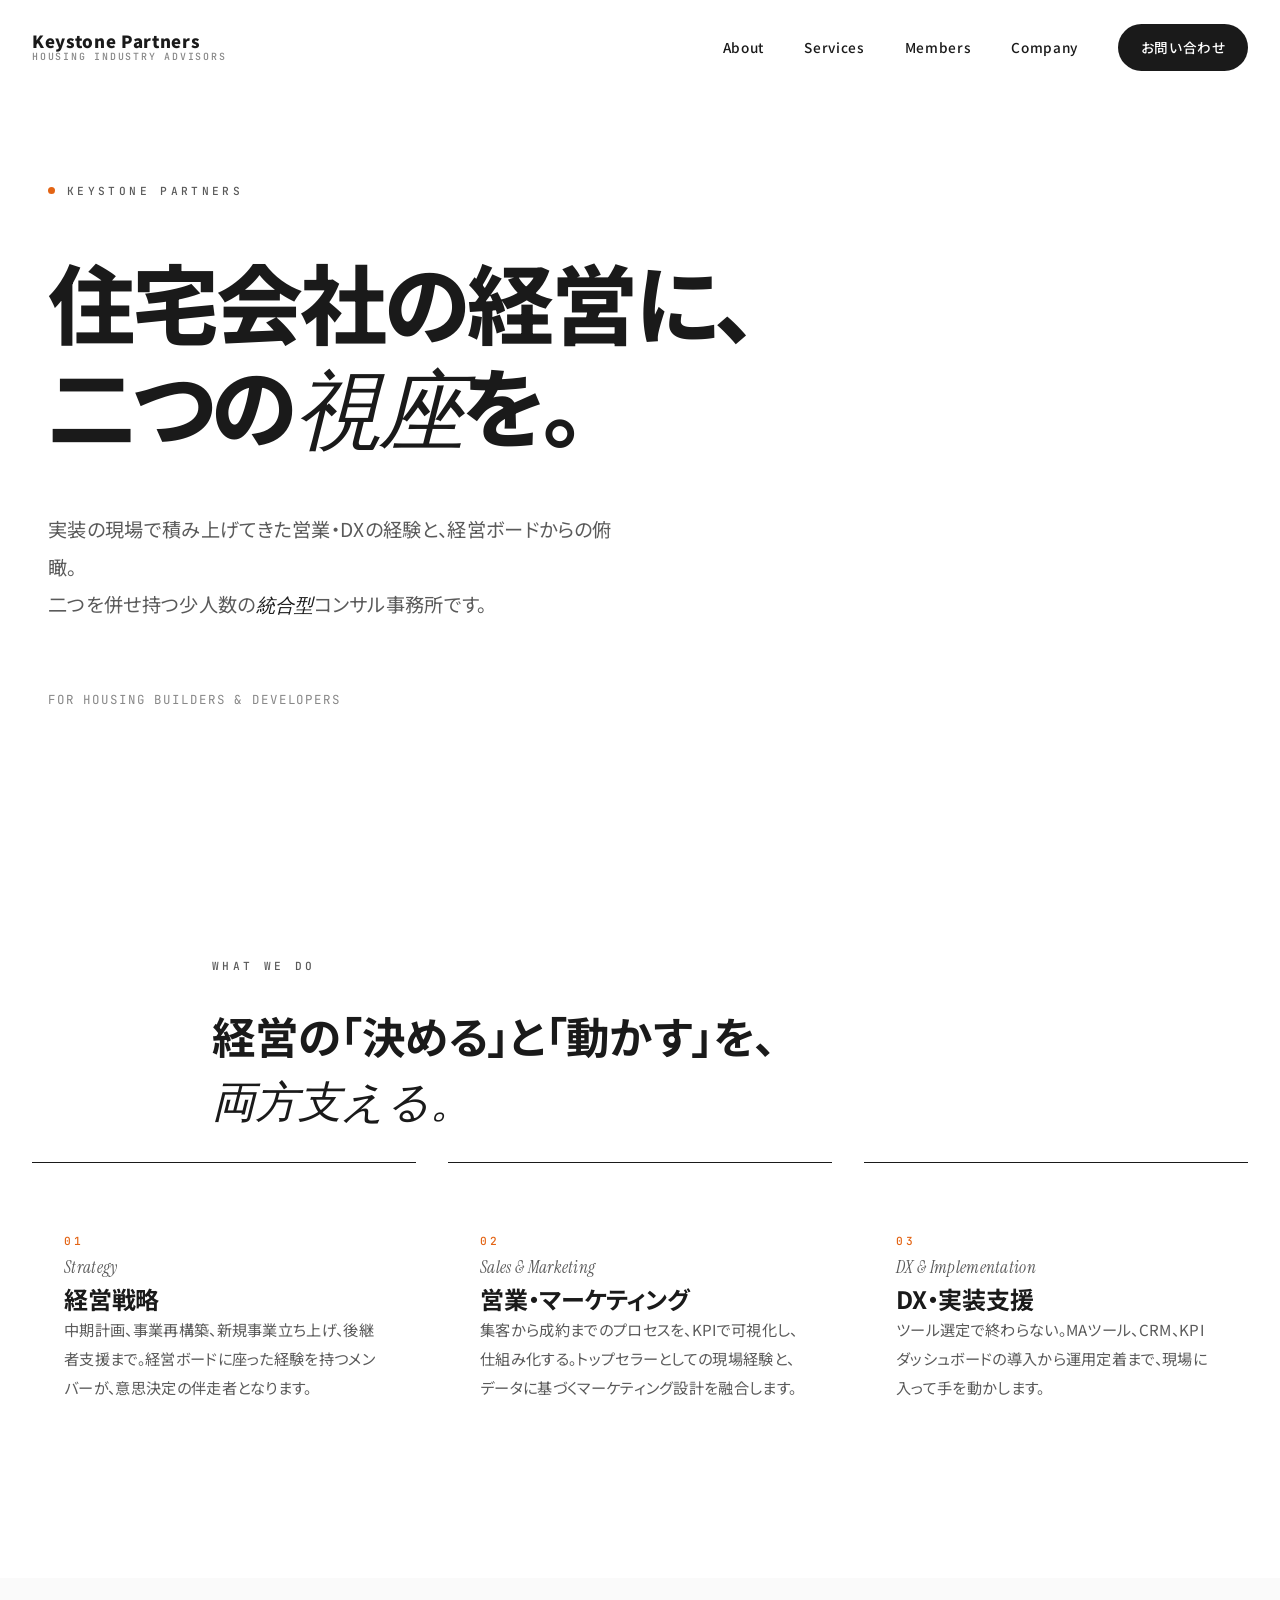
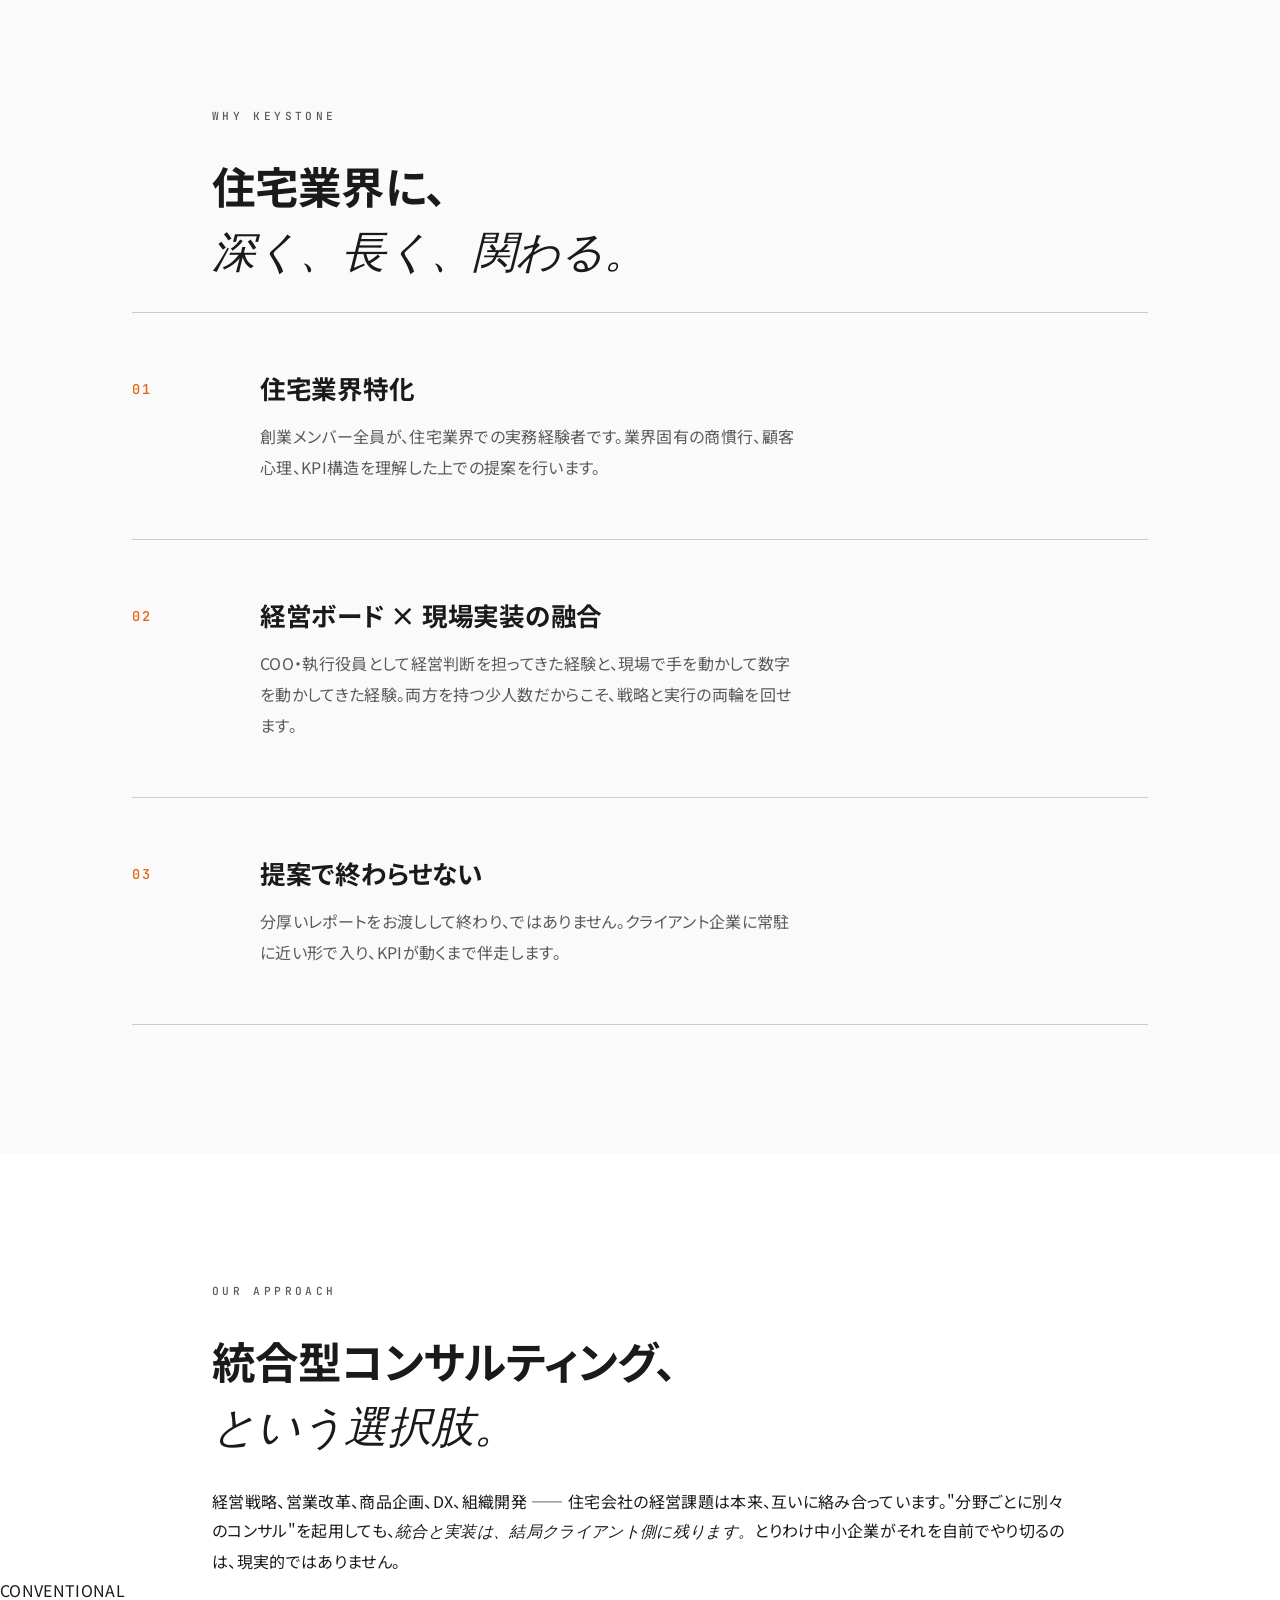
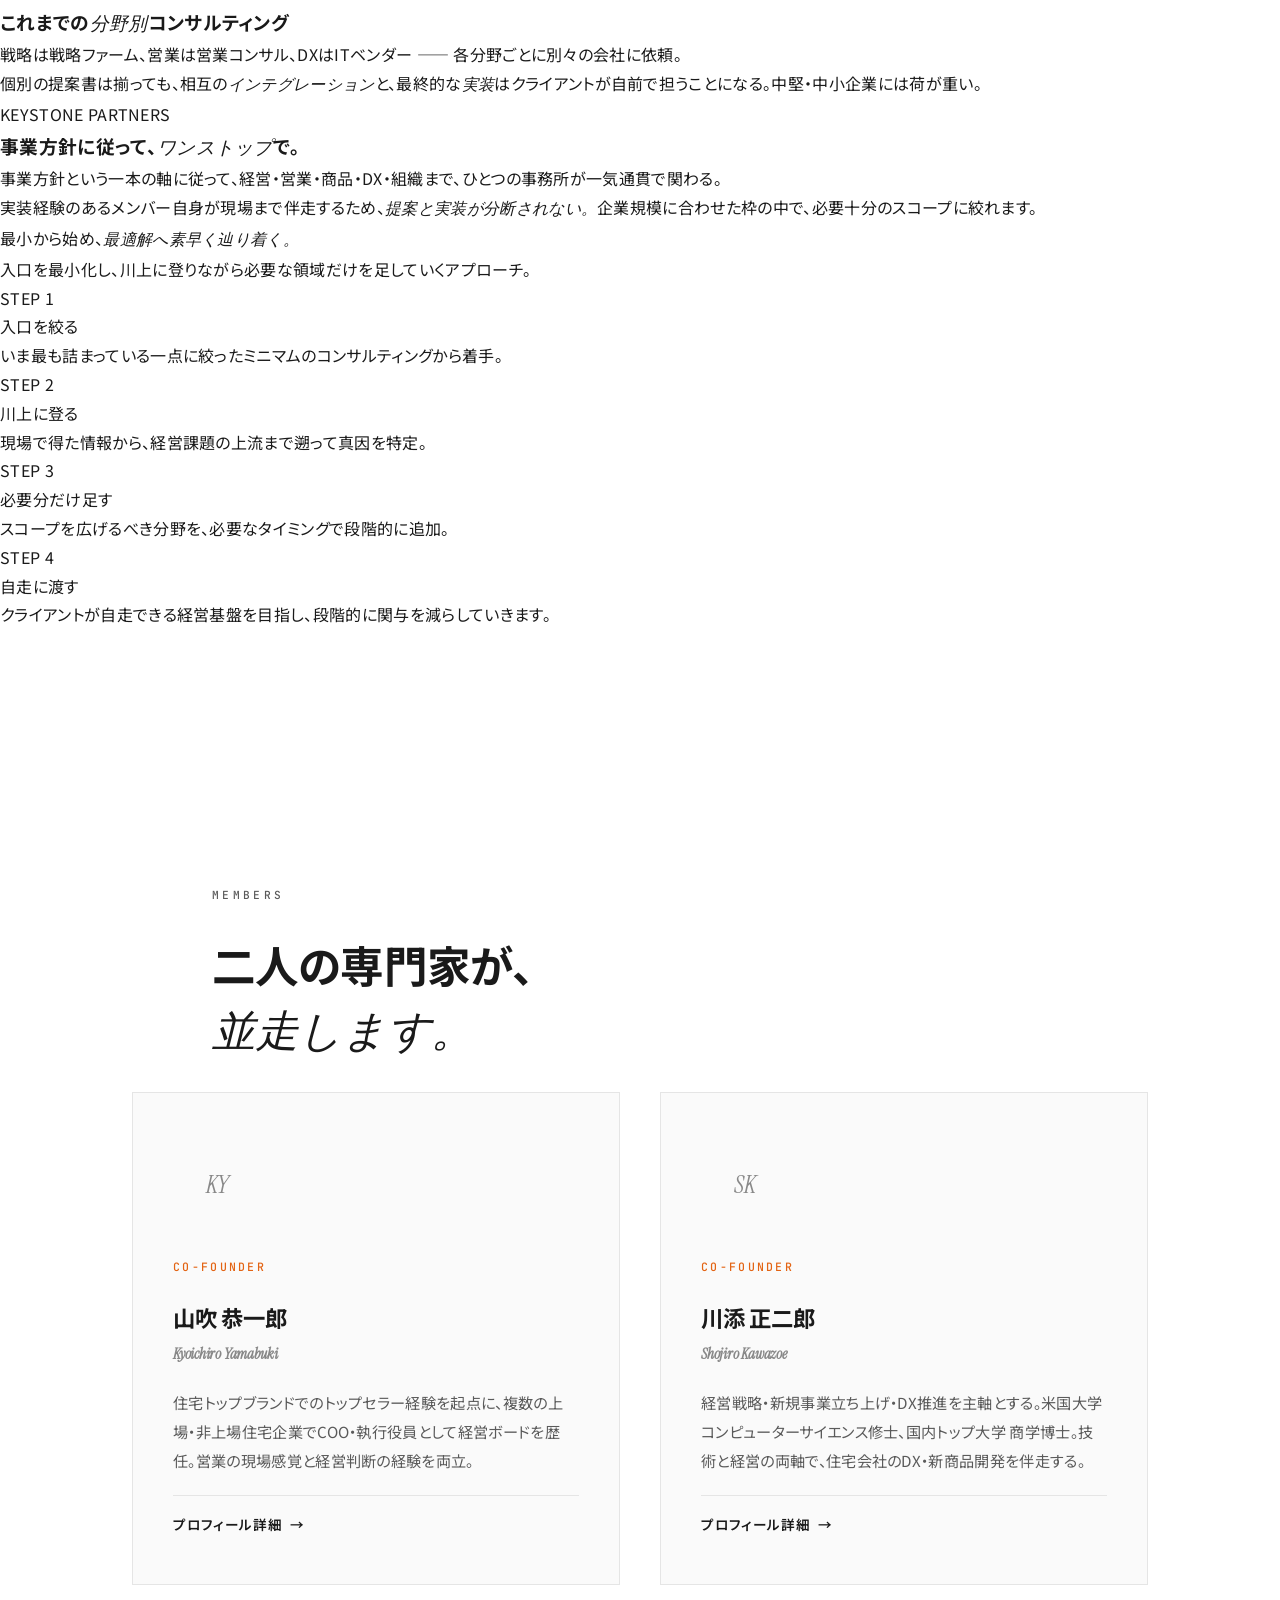
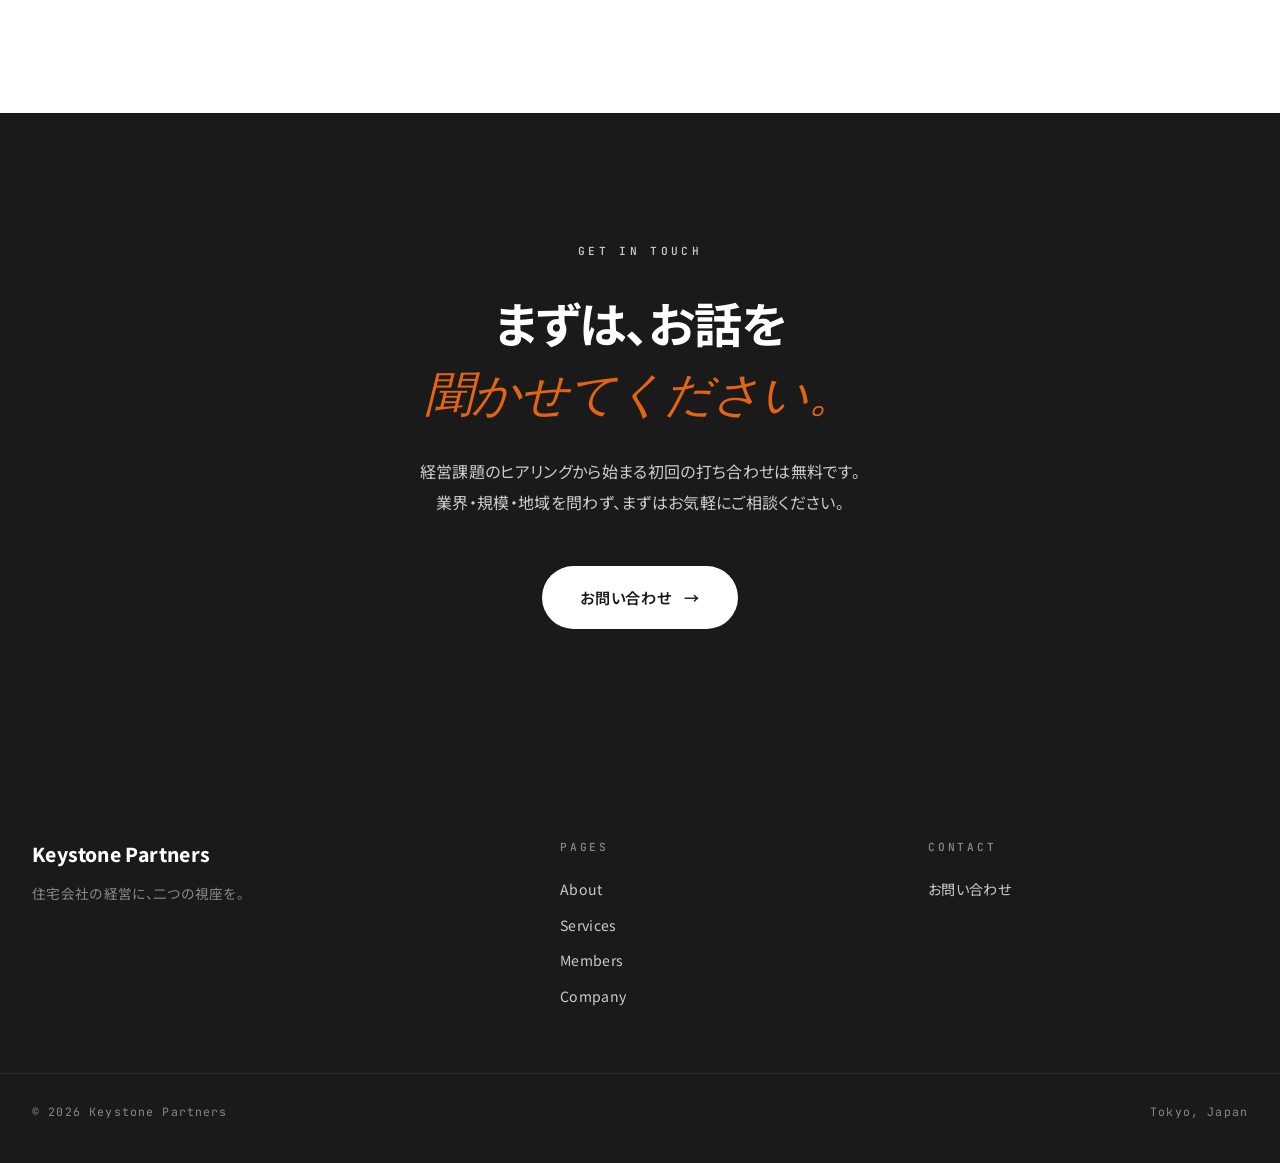
==== commit ca653561: "Add files via upload" ====
--- a/index.html
+++ b/index.html
@@ -12,9 +12,7 @@
 </head>
 <body>
 
-<!-- ========================================
-NAVIGATION
-========================================= -->
+<!-- NAVIGATION -->
 <nav class="nav">
   <div class="nav-inner">
     <a href="index.html" class="nav-logo" aria-label="Keystone Partners ホーム">
@@ -34,34 +32,33 @@
   </div>
 </nav>
 
-<!-- ========================================
-HERO
-========================================= -->
+<!-- HERO: full-bleed image -->
 <section class="hero">
-  <div class="hero-eyebrow reveal">
-    <span class="dot"></span>
-    <span>KEYSTONE PARTNERS</span>
-  </div>
-
-  <h1 class="hero-headline">
-    <span class="reveal" style="--d:.1s">住宅会社の経営に、</span>
-    <span class="reveal" style="--d:.25s">二つの<em>視座</em>を。</span>
-  </h1>
-
-  <p class="hero-sub reveal" style="--d:.5s">
-    現場で積み上げた営業の実装力と、経営ボードからの俯瞰。<br>
-    二つを併せ持つ少人数のコンサル事務所です。
-  </p>
-
-  <div class="hero-meta reveal" style="--d:.7s">
-    For Housing Builders &amp; Developers
-  </div>
-</section>
-
-<!-- ========================================
-WHAT WE DO
-========================================= -->
-<section class="do" id="do">
+  <div class="hero-image"></div>
+  <div class="hero-content">
+    <div class="hero-eyebrow reveal">
+      <span class="dot"></span>
+      <span>KEYSTONE PARTNERS</span>
+    </div>
+
+    <h1 class="hero-headline">
+      <span class="reveal" style="--d:.1s">住宅会社の経営に、</span>
+      <span class="reveal" style="--d:.25s">二つの<em>視座</em>を。</span>
+    </h1>
+
+    <p class="hero-sub reveal" style="--d:.5s">
+      実装の現場で積み上げてきた営業・DXの経験と、経営ボードからの俯瞰。<br>
+      二つを併せ持つ少人数の<em>統合型</em>コンサル事務所です。
+    </p>
+
+    <div class="hero-meta reveal" style="--d:.7s">
+      For Housing Builders &amp; Developers
+    </div>
+  </div>
+</section>
+
+<!-- WHAT WE DO (with images) -->
+<section class="do">
   <div class="container-narrow">
     <div class="section-eyebrow reveal-on-scroll">WHAT WE DO</div>
     <h2 class="section-headline reveal-on-scroll">
@@ -72,38 +69,45 @@
 
   <div class="do-grid">
     <article class="do-card reveal-on-scroll">
-      <div class="do-card-num">01</div>
-      <div class="do-card-title-en">Strategy</div>
-      <h3 class="do-card-title">経営戦略</h3>
-      <p class="do-card-desc">
-        中期計画、事業再構築、新規事業立ち上げ、後継者支援まで。経営ボードに座った経験を持つメンバーが、意思決定の伴走者となります。
-      </p>
+      <div class="do-card-image" style="background-image: url('images/service-strategy.jpg'); background-color: #2a2620;"></div>
+      <div class="do-card-inner">
+        <div class="do-card-num">01</div>
+        <div class="do-card-title-en">Strategy</div>
+        <h3 class="do-card-title">経営戦略</h3>
+        <p class="do-card-desc">
+          中期計画、事業再構築、新規事業立ち上げ、後継者支援まで。経営ボードに座った経験を持つメンバーが、意思決定の伴走者となります。
+        </p>
+      </div>
     </article>
 
     <article class="do-card reveal-on-scroll">
-      <div class="do-card-num">02</div>
-      <div class="do-card-title-en">Sales &amp; Marketing</div>
-      <h3 class="do-card-title">営業・マーケティング</h3>
-      <p class="do-card-desc">
-        集客から成約までのプロセスを、KPIで可視化し、仕組み化する。トップセラーとしての現場経験と、データに基づくマーケティング設計を融合します。
-      </p>
+      <div class="do-card-image" style="background-image: url('images/service-sales.jpg'); background-color: #2a2620;"></div>
+      <div class="do-card-inner">
+        <div class="do-card-num">02</div>
+        <div class="do-card-title-en">Sales &amp; Marketing</div>
+        <h3 class="do-card-title">営業・マーケティング</h3>
+        <p class="do-card-desc">
+          集客から成約までのプロセスを、KPIで可視化し、仕組み化する。トップセラーとしての現場経験と、データに基づくマーケティング設計を融合します。
+        </p>
+      </div>
     </article>
 
     <article class="do-card reveal-on-scroll">
-      <div class="do-card-num">03</div>
-      <div class="do-card-title-en">DX &amp; Implementation</div>
-      <h3 class="do-card-title">DX・実装支援</h3>
-      <p class="do-card-desc">
-        ツール選定で終わらない。MAツール、CRM、KPIダッシュボードの導入から運用定着まで、現場に入って手を動かします。
-      </p>
-    </article>
-  </div>
-</section>
-
-<!-- ========================================
-WHY KEYSTONE
-========================================= -->
-<section class="why" id="why">
+      <div class="do-card-image" style="background-image: url('images/service-dx.jpg'); background-color: #2a2620;"></div>
+      <div class="do-card-inner">
+        <div class="do-card-num">03</div>
+        <div class="do-card-title-en">DX &amp; Implementation</div>
+        <h3 class="do-card-title">DX・実装支援</h3>
+        <p class="do-card-desc">
+          ツール選定で終わらない。MAツール、CRM、KPIダッシュボードの導入から運用定着まで、現場に入って手を動かします。
+        </p>
+      </div>
+    </article>
+  </div>
+</section>
+
+<!-- WHY KEYSTONE -->
+<section class="why">
   <div class="container-narrow">
     <div class="section-eyebrow reveal-on-scroll">WHY KEYSTONE</div>
     <h2 class="section-headline reveal-on-scroll">
@@ -145,10 +149,82 @@
   </div>
 </section>
 
-<!-- ========================================
-MEMBERS TEASER
-========================================= -->
-<section class="members-teaser" id="members-teaser">
+<!-- INTEGRATIVE CONSULTING (v3 addition) -->
+<section class="integrative">
+  <div class="container-narrow">
+    <div class="section-eyebrow reveal-on-scroll">OUR APPROACH</div>
+    <h2 class="section-headline reveal-on-scroll">
+      統合型コンサルティング、<br>
+      <em>という選択肢。</em>
+    </h2>
+    <p class="integrative-lead reveal-on-scroll">
+      経営戦略、営業改革、商品企画、DX、組織開発 ―― 住宅会社の経営課題は本来、互いに絡み合っています。"分野ごとに別々のコンサル"を起用しても、<em>統合と実装は、結局クライアント側に残ります。</em>とりわけ中小企業がそれを自前でやり切るのは、現実的ではありません。
+    </p>
+  </div>
+
+  <div class="integrative-compare">
+    <article class="integrative-card is-conventional reveal-on-scroll">
+      <div class="integrative-card-eyebrow">CONVENTIONAL</div>
+      <h3 class="integrative-card-title">これまでの<em>分野別</em>コンサルティング</h3>
+      <div class="integrative-card-body">
+        <p>戦略は戦略ファーム、営業は営業コンサル、DXはITベンダー ―― 各分野ごとに別々の会社に依頼。</p>
+        <p>個別の提案書は揃っても、相互の<em>インテグレーション</em>と、最終的な<em>実装</em>はクライアントが自前で担うことになる。中堅・中小企業には荷が重い。</p>
+      </div>
+    </article>
+
+    <article class="integrative-card is-ours reveal-on-scroll">
+      <div class="integrative-card-eyebrow">KEYSTONE PARTNERS</div>
+      <h3 class="integrative-card-title">事業方針に従って、<em>ワンストップ</em>で。</h3>
+      <div class="integrative-card-body">
+        <p>事業方針という一本の軸に従って、経営・営業・商品・DX・組織まで、ひとつの事務所が一気通貫で関わる。</p>
+        <p>実装経験のあるメンバー自身が現場まで伴走するため、<em>提案と実装が分断されない。</em>企業規模に合わせた枠の中で、必要十分のスコープに絞れます。</p>
+      </div>
+    </article>
+  </div>
+
+  <div class="integrative-flow">
+    <div class="integrative-flow-title reveal-on-scroll">
+      最小から始め、<em>最適解へ素早く辿り着く。</em>
+    </div>
+    <div class="integrative-flow-sub reveal-on-scroll">
+      入口を最小化し、川上に登りながら必要な領域だけを足していくアプローチ。
+    </div>
+
+    <div class="integrative-steps">
+      <div class="integrative-step reveal-on-scroll">
+        <div class="integrative-step-num">STEP 1</div>
+        <div class="integrative-step-title">入口を絞る</div>
+        <div class="integrative-step-desc">
+          いま最も詰まっている一点に絞ったミニマムのコンサルティングから着手。
+        </div>
+      </div>
+      <div class="integrative-step reveal-on-scroll">
+        <div class="integrative-step-num">STEP 2</div>
+        <div class="integrative-step-title">川上に登る</div>
+        <div class="integrative-step-desc">
+          現場で得た情報から、経営課題の上流まで遡って真因を特定。
+        </div>
+      </div>
+      <div class="integrative-step reveal-on-scroll">
+        <div class="integrative-step-num">STEP 3</div>
+        <div class="integrative-step-title">必要分だけ足す</div>
+        <div class="integrative-step-desc">
+          スコープを広げるべき分野を、必要なタイミングで段階的に追加。
+        </div>
+      </div>
+      <div class="integrative-step reveal-on-scroll">
+        <div class="integrative-step-num">STEP 4</div>
+        <div class="integrative-step-title">自走に渡す</div>
+        <div class="integrative-step-desc">
+          クライアントが自走できる経営基盤を目指し、段階的に関与を減らしていきます。
+        </div>
+      </div>
+    </div>
+  </div>
+</section>
+
+<!-- MEMBERS TEASER (with photo thumbnails) -->
+<section class="members-teaser">
   <div class="container-narrow">
     <div class="section-eyebrow reveal-on-scroll">MEMBERS</div>
     <h2 class="section-headline reveal-on-scroll">
@@ -159,7 +235,7 @@
 
   <div class="members-teaser-grid">
     <article class="member-card reveal-on-scroll">
-      <div class="member-photo-placeholder">KY</div>
+      <div class="member-photo-placeholder text-fallback" style="background-image: url('images/member-yamabuki.jpg');">KY</div>
       <div class="member-role">Co-founder</div>
       <h3 class="member-name">
         山吹 恭一郎
@@ -175,14 +251,14 @@
     </article>
 
     <article class="member-card reveal-on-scroll">
-      <div class="member-photo-placeholder">SK</div>
+      <div class="member-photo-placeholder text-fallback" style="background-image: url('images/member-kawazoe.jpg');">SK</div>
       <div class="member-role">Co-founder</div>
       <h3 class="member-name">
         川添 正二郎
         <div class="member-name-en">Shojiro Kawazoe</div>
       </h3>
       <p class="member-desc">
-        経営戦略・新規事業立ち上げ・DX推進を主軸とする。一橋大学 商学博士。技術と経営の両軸で、住宅会社のDX・新商品開発を伴走する。
+        経営戦略・新規事業立ち上げ・DX推進を主軸とする。米国大学コンピューターサイエンス修士、国内トップ大学 商学博士。技術と経営の両軸で、住宅会社のDX・新商品開発を伴走する。
       </p>
       <a href="members.html#kawazoe" class="member-link">
         <span>プロフィール詳細</span>
@@ -192,10 +268,9 @@
   </div>
 </section>
 
-<!-- ========================================
-CTA
-========================================= -->
-<section class="cta" id="contact">
+<!-- CTA (with image background) -->
+<section class="cta">
+  <div class="cta-image" style="background-image: url('images/cta-bg.jpg');"></div>
   <div class="container-narrow">
     <div class="section-eyebrow reveal-on-scroll">GET IN TOUCH</div>
     <h2 class="cta-headline reveal-on-scroll">
@@ -215,9 +290,7 @@
   </div>
 </section>
 
-<!-- ========================================
-FOOTER
-========================================= -->
+<!-- FOOTER -->
 <footer class="footer">
   <div class="footer-inner">
     <div class="footer-brand">
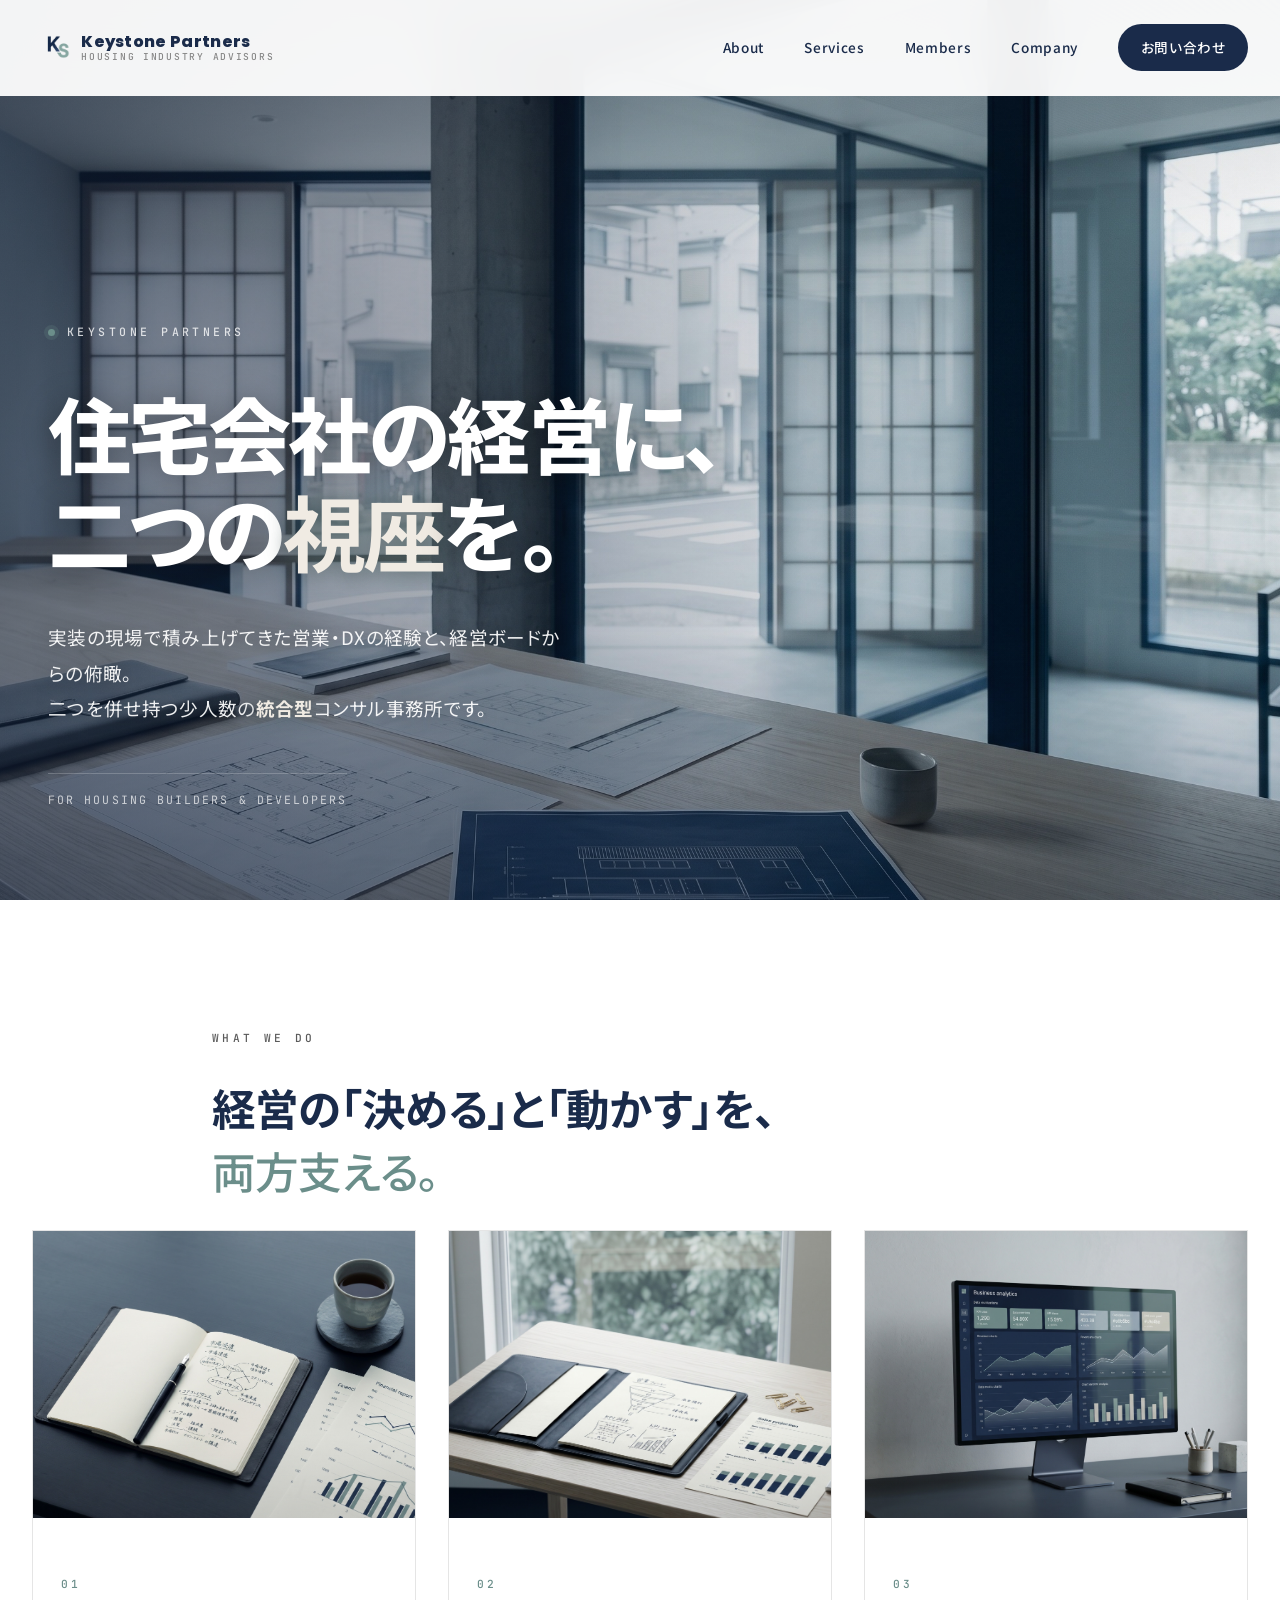
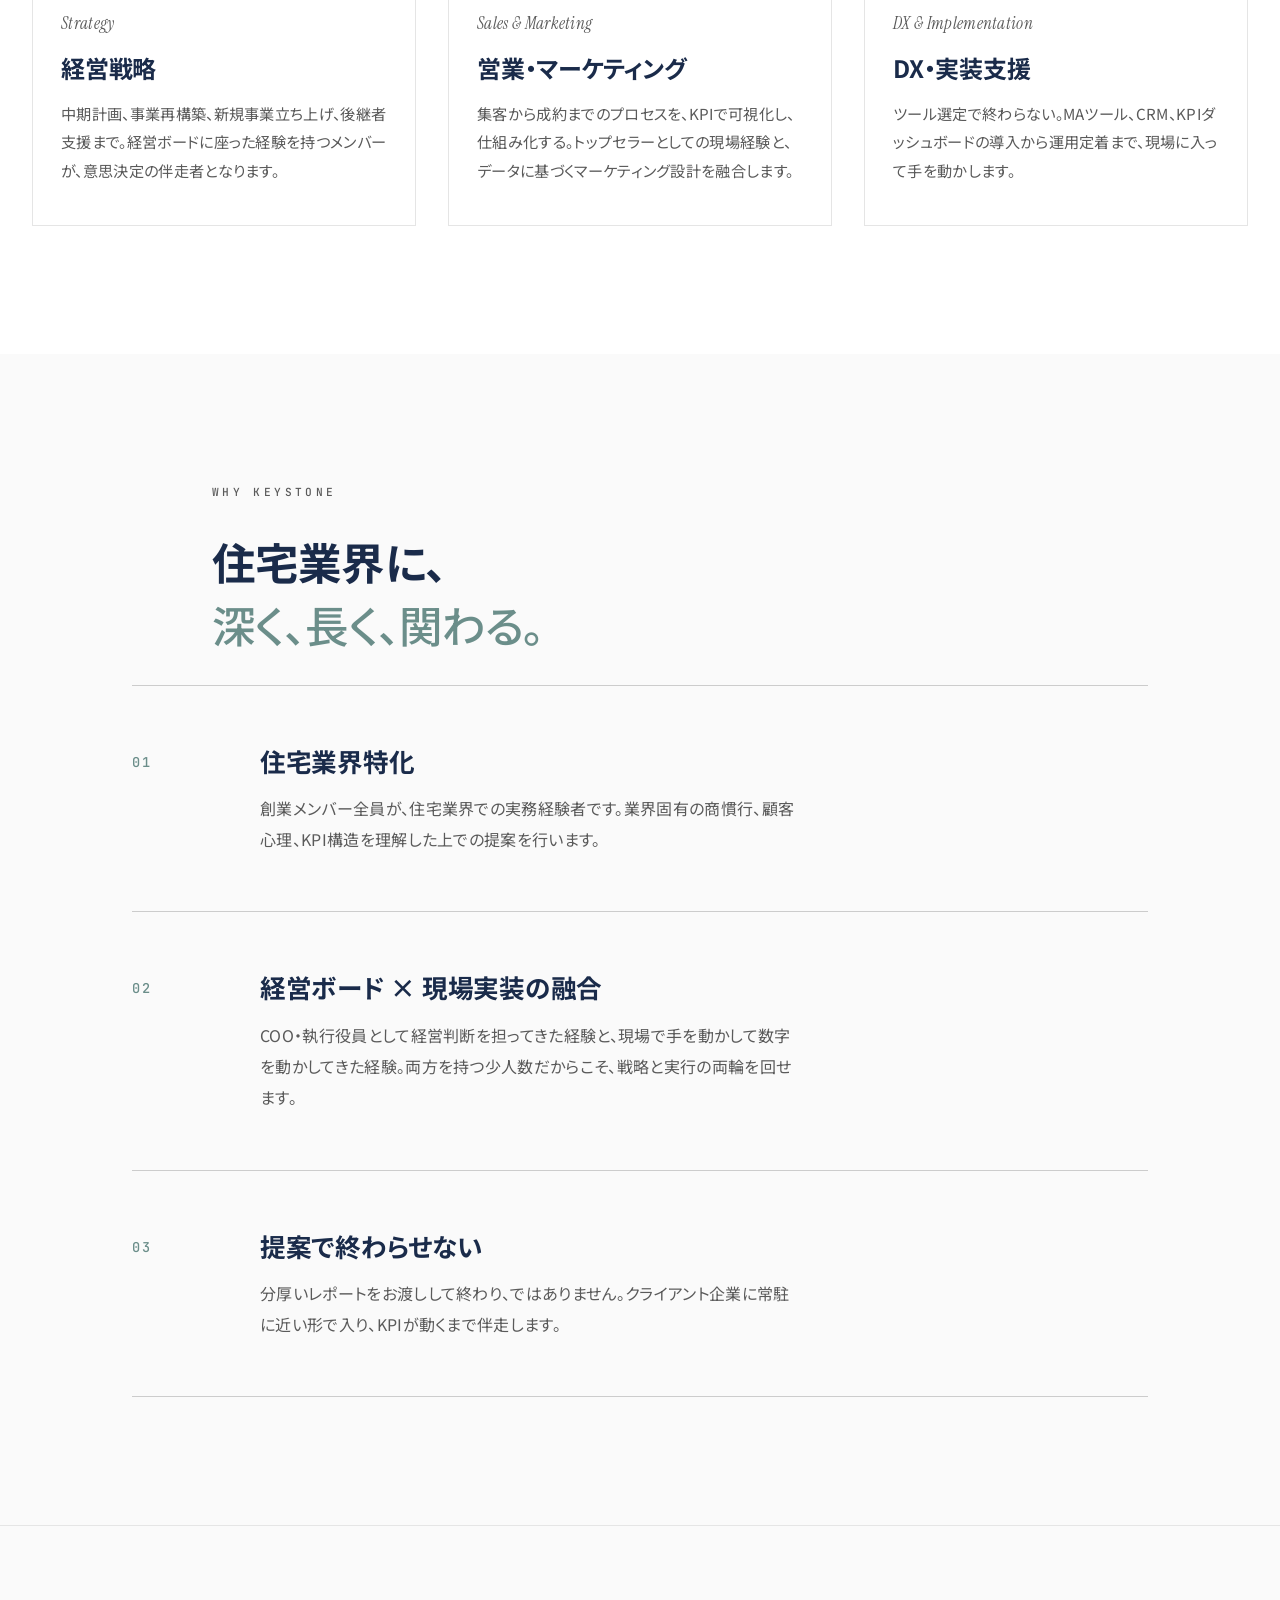
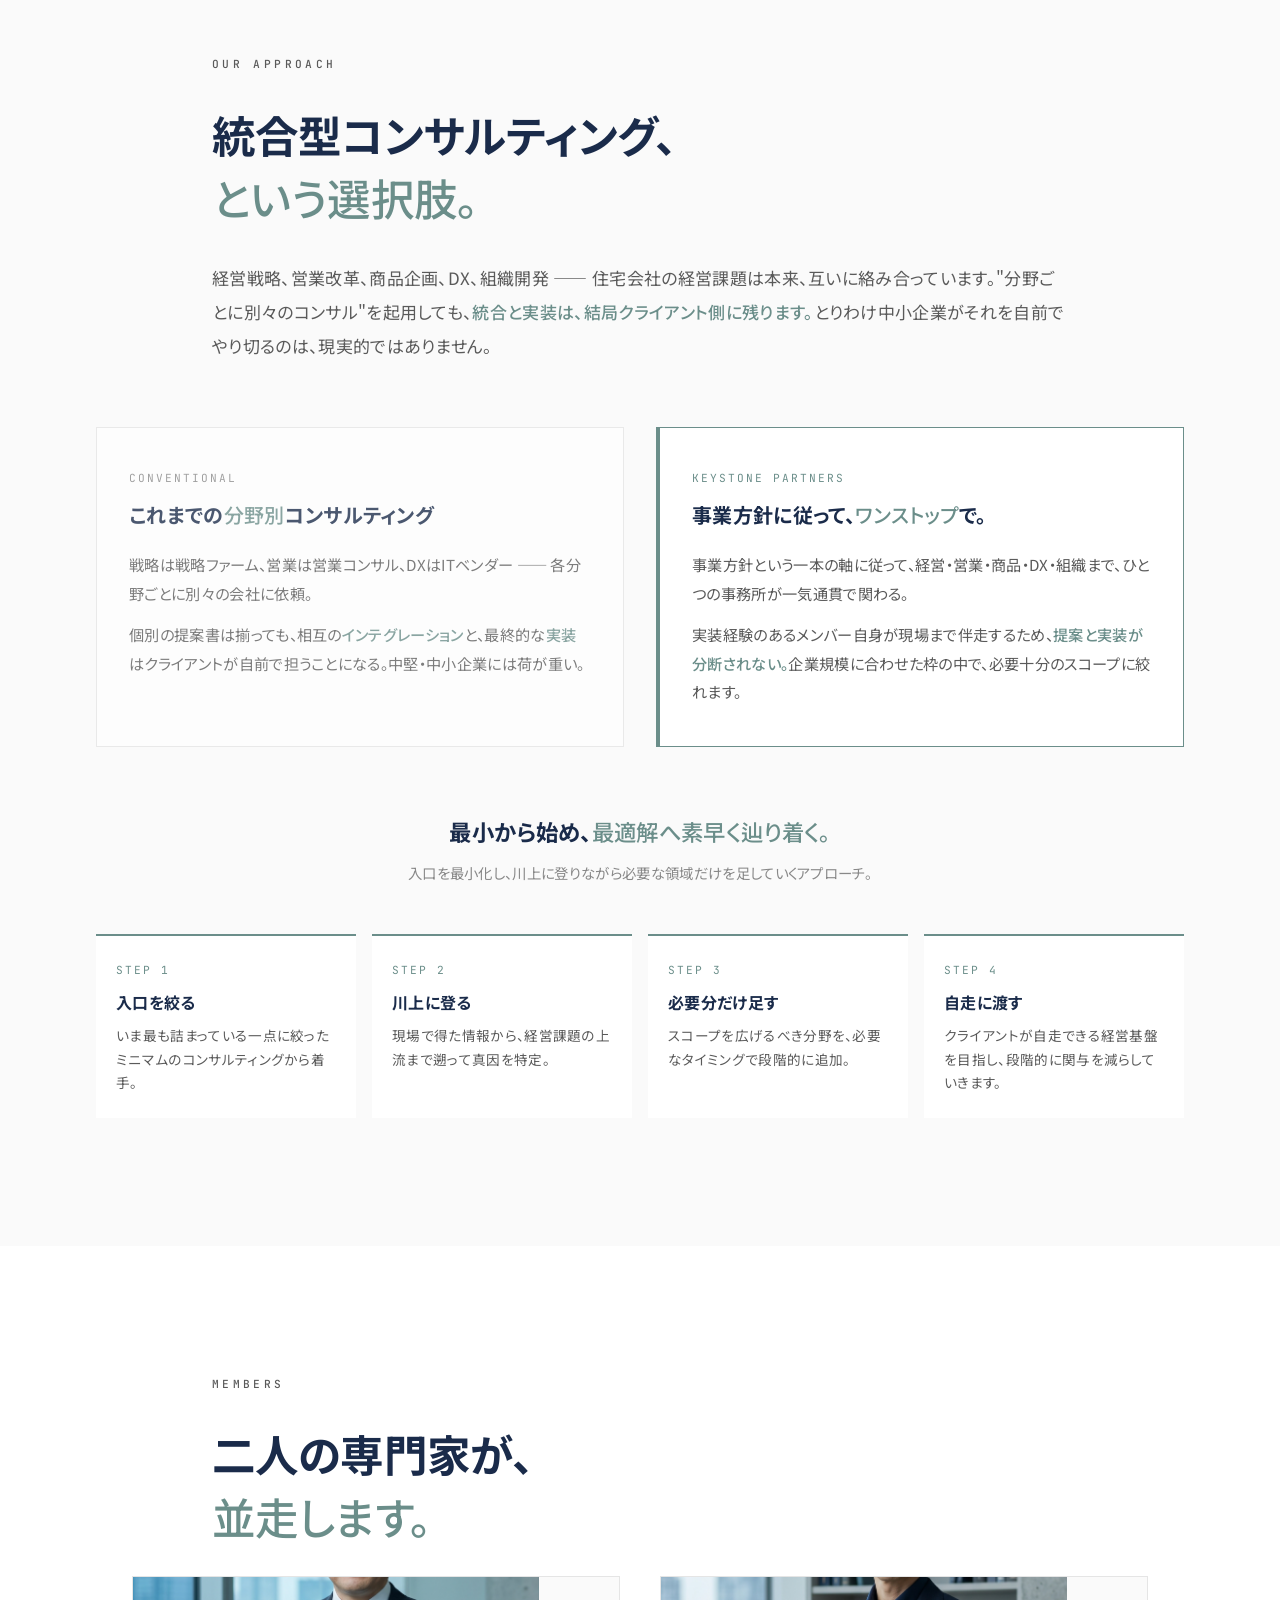
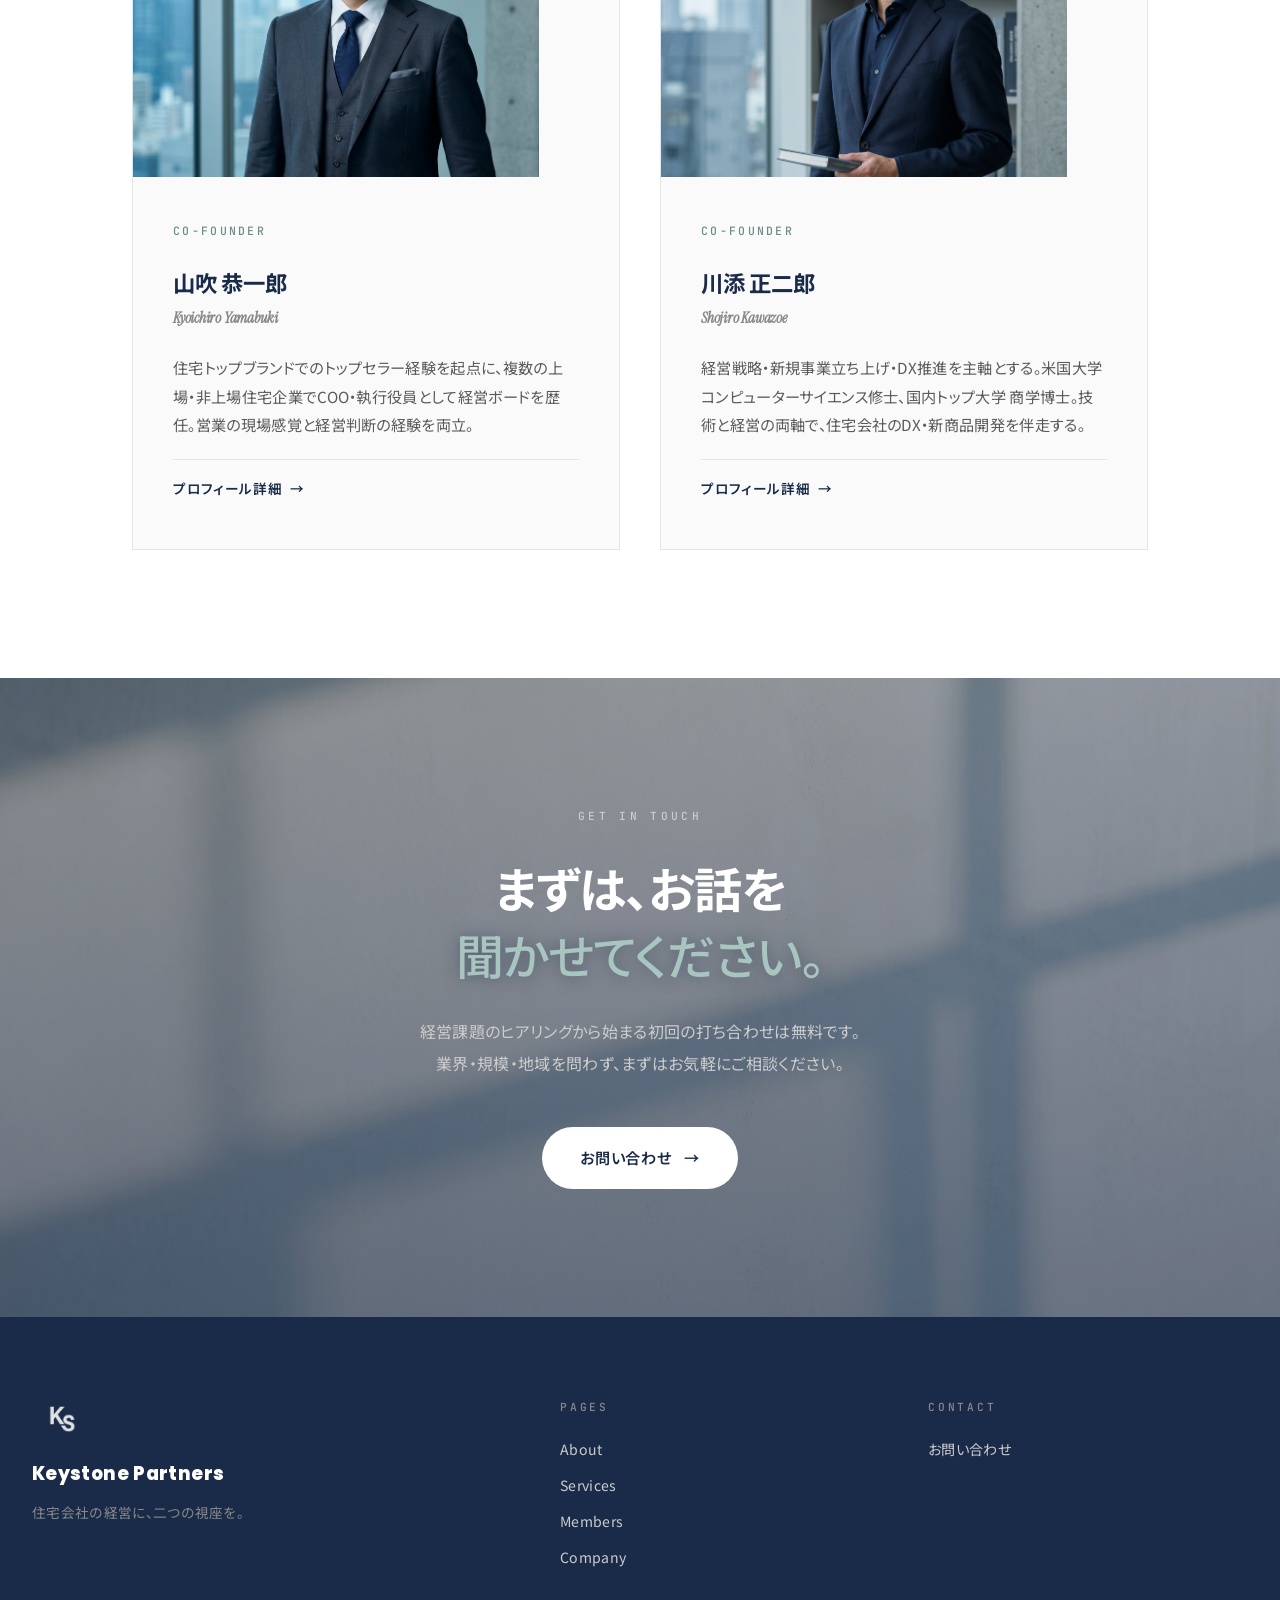
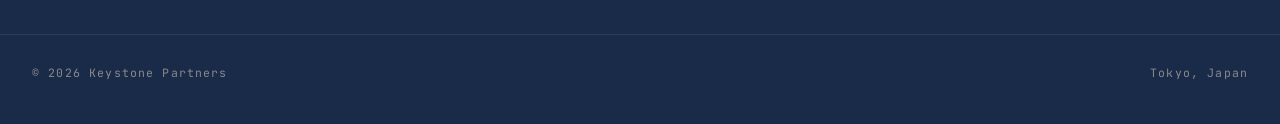
==== commit f4c1ffa0: "Change the color-tone" ====
--- a/index.html
+++ b/index.html
@@ -7,7 +7,7 @@
 <meta name="description" content="住宅会社向け経営コンサルティング事務所。経営ボードの視座と現場の実装力。二つを併せ持つ少人数のコンサル事務所、Keystone Partners。">
 <link rel="preconnect" href="https://fonts.googleapis.com">
 <link rel="preconnect" href="https://fonts.gstatic.com" crossorigin>
-<link href="https://fonts.googleapis.com/css2?family=Noto+Sans+JP:wght@400;500;700;800;900&family=Instrument+Serif:ital@0;1&family=JetBrains+Mono:wght@400;500;700&display=swap" rel="stylesheet">
+<link href="https://fonts.googleapis.com/css2?family=Noto+Sans+JP:wght@400;500;700;800;900&family=Instrument+Serif:ital@0;1&family=JetBrains+Mono:wght@400;500;700&family=Poppins:wght@800;900&display=swap" rel="stylesheet">
 <link rel="stylesheet" href="style.css">
 </head>
 <body>
@@ -16,8 +16,10 @@
 <nav class="nav">
   <div class="nav-inner">
     <a href="index.html" class="nav-logo" aria-label="Keystone Partners ホーム">
-      <span class="nav-logo-mark">Keystone Partners</span>
-      <span class="nav-logo-sub">Housing Industry Advisors</span>
+      <span class="nav-logo-text">
+        <span class="nav-logo-mark">Keystone Partners</span>
+        <span class="nav-logo-sub">Housing Industry Advisors</span>
+      </span>
     </a>
     <button class="nav-toggle" aria-label="メニューを開く" aria-expanded="false">
       <span></span><span></span><span></span>
@@ -69,7 +71,7 @@
 
   <div class="do-grid">
     <article class="do-card reveal-on-scroll">
-      <div class="do-card-image" style="background-image: url('images/service-strategy.jpg'); background-color: #2a2620;"></div>
+      <div class="do-card-image" style="background-image: url('images/service-strategy.jpg'); background-color: #1A2B4A;"></div>
       <div class="do-card-inner">
         <div class="do-card-num">01</div>
         <div class="do-card-title-en">Strategy</div>
@@ -81,7 +83,7 @@
     </article>
 
     <article class="do-card reveal-on-scroll">
-      <div class="do-card-image" style="background-image: url('images/service-sales.jpg'); background-color: #2a2620;"></div>
+      <div class="do-card-image" style="background-image: url('images/service-sales.jpg'); background-color: #1A2B4A;"></div>
       <div class="do-card-inner">
         <div class="do-card-num">02</div>
         <div class="do-card-title-en">Sales &amp; Marketing</div>
@@ -93,7 +95,7 @@
     </article>
 
     <article class="do-card reveal-on-scroll">
-      <div class="do-card-image" style="background-image: url('images/service-dx.jpg'); background-color: #2a2620;"></div>
+      <div class="do-card-image" style="background-image: url('images/service-dx.jpg'); background-color: #1A2B4A;"></div>
       <div class="do-card-inner">
         <div class="do-card-num">03</div>
         <div class="do-card-title-en">DX &amp; Implementation</div>
@@ -294,6 +296,7 @@
 <footer class="footer">
   <div class="footer-inner">
     <div class="footer-brand">
+      <div class="footer-brand-logo" aria-hidden="true"></div>
       <p class="footer-brand-name">Keystone Partners</p>
       <p class="footer-brand-tag">住宅会社の経営に、二つの視座を。</p>
     </div>
--- a/style.css
+++ b/style.css
@@ -11,7 +11,7 @@
 }
 
 :root {
-  /* Colors — inherit from personal site */
+  /* Colors — aligned with the K/S logo (kon-iro navy → seiji celadon) */
   --black: #0A0A0A;
   --black-soft: #1A1A1A;
   --gray-900: #2D2D2D;
@@ -22,14 +22,22 @@
   --gray-100: #F2F2F2;
   --gray-50: #FAFAFA;
   --white: #FFFFFF;
-  --accent: #E36414;
-  --accent-pale: #FCE8D9;
-  --ink: #1A1A1A;
+
+  /* Brand palette derived from the K/S monogram */
+  --navy: #1A2B4A;       /* "kon-iro" 紺色 — K letter, primary deep tone */
+  --navy-mid: #2D4A6E;   /* mid indigo where K and S meet */
+  --celadon: #6B8E8A;    /* "seiji-iro" 青磁色 — S letter, secondary tone */
+  --celadon-pale: #DCE4E2;  /* very pale celadon for backgrounds */
+  --accent: #6B8E8A;     /* main accent: celadon — corporate sub-color paired with navy */
+  --accent-strong: #2D4A6E; /* deeper variant for buttons/CTAs needing weight */
+  --accent-pale: #DCE4E2; /* pale celadon */
+  --ink: #1A2B4A;        /* body ink shifted from neutral black to deep navy */
 
   /* Typography */
   --font-display: "Noto Sans JP", "Hiragino Sans", "Yu Gothic", sans-serif;
   --font-serif: "Hiragino Mincho ProN", "Yu Mincho", "MS Mincho", "Instrument Serif", serif;
   --font-mono: "JetBrains Mono", "SF Mono", monospace;
+  --font-brand: "Poppins", "Noto Sans JP", sans-serif;  /* matches the wordmark in the K/S logo image */
 
   /* Spacing scale (more generous than personal site) */
   --space-xs: 0.5rem;
@@ -66,12 +74,13 @@
   opacity: 0.55;
 }
 
-/* Emphasis: italic serif — used sparingly */
+/* Emphasis: keep surrounding sans-serif font, accent color + slightly bolder
+   Japanese-friendly (no italic, no Mincho serif) */
 em {
-  font-style: italic;
-  font-family: var(--font-serif);
-  font-weight: 400;
-  color: var(--ink);
+  font-style: normal;
+  font-family: inherit;
+  font-weight: 500;
+  color: var(--accent);
   font-feature-settings: "palt" 1;
 }
 
@@ -127,24 +136,59 @@
 
 .nav-logo {
   display: flex;
+  align-items: center;
+  gap: 0.7rem;
+  line-height: 1;
+}
+
+/* The K/S monogram image */
+.nav-logo::before {
+  content: "";
+  display: block;
+  width: 38px;
+  height: 38px;
+  background-image: url('images/logo-mark.png');
+  background-size: contain;
+  background-repeat: no-repeat;
+  background-position: center;
+  flex-shrink: 0;
+}
+
+.nav-logo-text {
+  display: flex;
   flex-direction: column;
   gap: 0.1rem;
   line-height: 1.1;
 }
 
 .nav-logo-mark {
-  font-weight: 900;
-  font-size: 1.05rem;
-  letter-spacing: 0.04em;
+  font-family: var(--font-brand);
+  font-weight: 800;
+  font-size: 1rem;
+  letter-spacing: 0.02em;
+  color: var(--navy);
 }
 
 .nav-logo-sub {
   font-family: var(--font-mono);
-  font-size: 0.62rem;
+  font-size: 0.6rem;
   font-weight: 500;
   letter-spacing: 0.18em;
   color: var(--gray-500);
   text-transform: uppercase;
+}
+
+@media (max-width: 768px) {
+  .nav-logo::before {
+    width: 32px;
+    height: 32px;
+  }
+  .nav-logo-mark {
+    font-size: 0.9rem;
+  }
+  .nav-logo-sub {
+    font-size: 0.55rem;
+  }
 }
 
 .nav-links {
@@ -181,7 +225,7 @@
 }
 
 .nav-cta:hover {
-  background: var(--accent);
+  background: var(--accent-strong);
   opacity: 1 !important;
 }
 
@@ -284,17 +328,58 @@
 }
 
 /* ============================================
-   HERO (Home only)
+   HERO v2 — full-bleed image background
    ============================================ */
 .hero {
-  min-height: 92vh;
-  display: flex;
-  flex-direction: column;
-  justify-content: center;
-  padding: 9rem 3rem 5rem;
+  min-height: 100vh;
+  position: relative;
+  display: flex;
+  align-items: flex-end;
+  padding: 0;
+  overflow: hidden;
+  background: var(--ink);
+}
+
+.hero-image {
+  position: absolute;
+  inset: 0;
+  background-image: url('images/hero.jpg');
+  background-size: cover;
+  background-position: center right;
+  z-index: 0;
+}
+
+/* Gradient overlay for text legibility — softened and slightly de-saturated
+   so the hero image's natural color variations can breathe through */
+.hero-image::after {
+  content: "";
+  position: absolute;
+  inset: 0;
+  background:
+    linear-gradient(
+      to right,
+      rgba(20, 32, 55, 0.55) 0%,
+      rgba(20, 32, 55, 0.32) 38%,
+      rgba(20, 32, 55, 0.10) 65%,
+      rgba(20, 32, 55, 0.01) 100%
+    ),
+    linear-gradient(
+      to bottom,
+      rgba(20, 32, 55, 0.18) 0%,
+      rgba(20, 32, 55, 0.04) 25%,
+      rgba(20, 32, 55, 0.04) 70%,
+      rgba(20, 32, 55, 0.32) 100%
+    );
+}
+
+.hero-content {
+  position: relative;
+  z-index: 1;
+  width: 100%;
   max-width: 1400px;
   margin: 0 auto;
-  position: relative;
+  padding: 0 3rem 5.5rem;
+  color: var(--white);
 }
 
 .hero-eyebrow {
@@ -302,11 +387,11 @@
   align-items: center;
   gap: 0.75rem;
   font-family: var(--font-mono);
-  font-size: 0.7rem;
+  font-size: 0.72rem;
   font-weight: 500;
   letter-spacing: 0.3em;
-  color: var(--gray-700);
-  margin-bottom: 3rem;
+  color: rgba(255, 255, 255, 0.78);
+  margin-bottom: 2.5rem;
   text-transform: uppercase;
 }
 
@@ -314,47 +399,79 @@
   width: 7px;
   height: 7px;
   border-radius: 50%;
-  background: var(--accent);
+  background: var(--celadon);
   animation: pulse 2.4s ease-in-out infinite;
+  box-shadow: 0 0 0 4px rgba(107, 142, 138, 0.22);
 }
 
 @keyframes pulse {
   0%, 100% { opacity: 1; transform: scale(1); }
-  50% { opacity: 0.45; transform: scale(0.85); }
+  50% { opacity: 0.5; transform: scale(0.85); }
 }
 
 .hero-headline {
-  font-size: clamp(2.5rem, 6.8vw, 6.5rem);
+  font-size: clamp(2.5rem, 6.5vw, 6rem);
   font-weight: 800;
   line-height: 1.18;
   letter-spacing: -0.035em;
-  margin-bottom: 3rem;
-  color: var(--ink);
+  margin-bottom: 2.5rem;
+  color: var(--white);
+  max-width: 18ch;
+  text-shadow: 0 2px 30px rgba(0, 0, 0, 0.35);
 }
 
 .hero-headline span {
   display: block;
 }
 
+.hero-headline em {
+  color: var(--accent);
+}
+
 .hero-sub {
-  font-size: clamp(1rem, 1.5vw, 1.35rem);
+  font-size: clamp(1rem, 1.45vw, 1.3rem);
   font-weight: 400;
-  line-height: 1.95;
-  color: var(--gray-700);
-  margin-bottom: 4rem;
-  max-width: 580px;
+  line-height: 1.9;
+  color: rgba(255, 255, 255, 0.92);
+  margin-bottom: 3rem;
+  max-width: 520px;
+  text-shadow: 0 1px 20px rgba(0, 0, 0, 0.4);
+}
+
+/* Hero 内の em は、青磁(ロゴ色)との同色被りを避けつつ控えめな差別化を出すため、
+   ほぼ白の中性色に、薄い青磁のグロー(影)を添える */
+.hero-sub em,
+.hero-headline em {
+  color: #f0ebe3;  /* warm off-white — distinct from logo's celadon */
+  text-shadow:
+    0 0 24px rgba(107, 142, 138, 0.45),  /* soft celadon glow as a quiet echo of the logo */
+    0 1px 20px rgba(0, 0, 0, 0.4);
+  font-weight: 700;
 }
 
 .hero-meta {
-  font-size: 0.78rem;
-  font-family: var(--font-mono);
-  letter-spacing: 0.15em;
-  color: var(--gray-500);
+  display: inline-block;
+  font-size: 0.72rem;
+  font-family: var(--font-mono);
+  letter-spacing: 0.18em;
+  color: rgba(255, 255, 255, 0.7);
   text-transform: uppercase;
+  padding-top: 1rem;
+  border-top: 1px solid rgba(255, 255, 255, 0.2);
 }
 
 @media (max-width: 768px) {
-  .hero { padding: 7.5rem 1.5rem 4rem; min-height: auto; }
+  .hero { min-height: 88vh; }
+  .hero-content { padding: 0 1.5rem 4rem; }
+  .hero-image::after {
+    background:
+      linear-gradient(
+        to bottom,
+        rgba(10, 10, 10, 0.55) 0%,
+        rgba(10, 10, 10, 0.35) 35%,
+        rgba(10, 10, 10, 0.65) 100%
+      );
+  }
 }
 
 /* ============================================
@@ -650,7 +767,8 @@
 }
 
 .cta-headline em {
-  color: var(--accent);
+  color: #a8c5c0;
+  text-shadow: 0 1px 16px rgba(26, 43, 74, 0.5);
 }
 
 .cta-lead {
@@ -676,7 +794,7 @@
 }
 
 .cta-button:hover {
-  background: var(--accent);
+  background: var(--accent-strong);
   color: var(--white) !important;
   opacity: 1 !important;
   transform: translateY(-2px);
@@ -708,8 +826,20 @@
   gap: 3rem;
 }
 
+.footer-brand-logo {
+  width: 44px;
+  height: 44px;
+  background-image: url('images/logo-mark-light.png');
+  background-size: contain;
+  background-repeat: no-repeat;
+  background-position: center;
+  margin-bottom: 1rem;
+  opacity: 0.92;
+}
+
 .footer-brand-name {
-  font-size: 1.2rem;
+  font-family: var(--font-brand);
+  font-size: 1.15rem;
   font-weight: 800;
   color: var(--white);
   margin-bottom: 0.6rem;
@@ -1297,7 +1427,7 @@
 .member-note {
   font-size: 0.82rem;
   color: var(--gray-500);
-  font-style: italic;
+  font-style: normal;
   margin-top: 1rem;
   line-height: 1.7;
 }
@@ -1398,7 +1528,7 @@
 }
 
 .form-submit:hover {
-  background: var(--accent);
+  background: var(--accent-strong);
   transform: translateY(-2px);
 }
 
@@ -1440,7 +1570,7 @@
 .contact-info-value .placeholder {
   color: var(--gray-500);
   font-size: 0.88rem;
-  font-style: italic;
+  font-style: normal;
 }
 
 .contact-note {
@@ -1481,6 +1611,225 @@
 .reveal-on-scroll.is-visible {
   opacity: 1;
   transform: translateY(0);
+}
+
+/* ============================================
+   v2: Image-enhanced sections
+   ============================================ */
+
+/* ----- Services card with image (Home + Services page) ----- */
+.do-card {
+  padding: 0;
+  border-top: none;
+  background: var(--white);
+  border: 1px solid var(--gray-200);
+  overflow: hidden;
+}
+
+.do-card:hover {
+  transform: translateY(-4px);
+  border-color: var(--gray-300);
+  box-shadow: 0 12px 40px rgba(0, 0, 0, 0.06);
+}
+
+.do-card-image {
+  width: 100%;
+  aspect-ratio: 4 / 3;
+  background-size: cover;
+  background-position: center;
+  background-color: var(--gray-100);
+  position: relative;
+  overflow: hidden;
+}
+
+.do-card-image::after {
+  content: "";
+  position: absolute;
+  inset: 0;
+  background: linear-gradient(180deg, transparent 70%, rgba(0, 0, 0, 0.08));
+  pointer-events: none;
+}
+
+.do-card-inner {
+  padding: 2.25rem 1.75rem 2.5rem;
+  display: flex;
+  flex-direction: column;
+  gap: 0.85rem;
+}
+
+/* ----- About story split (image + text) ----- */
+.about-story-split {
+  display: grid;
+  grid-template-columns: 1fr 1fr;
+  gap: 5rem;
+  align-items: center;
+  max-width: 1280px;
+  margin: 0 auto;
+  padding: 0 2rem;
+}
+
+.about-story-image {
+  aspect-ratio: 4 / 5;
+  background-size: cover;
+  background-position: center;
+  background-color: var(--gray-100);
+}
+
+.about-story-text {
+  padding-right: 1rem;
+}
+
+.about-story-text p {
+  font-size: 1.02rem;
+  line-height: 2;
+  color: var(--gray-900);
+  margin-bottom: 1.4rem;
+  max-width: 50ch;
+}
+
+@media (max-width: 880px) {
+  .about-story-split { grid-template-columns: 1fr; gap: 3rem; }
+  .about-story-image { aspect-ratio: 16 / 10; }
+}
+
+/* ----- CTA with background image ----- */
+.cta {
+  position: relative;
+  background: var(--ink);
+  overflow: hidden;
+}
+
+.cta-image {
+  position: absolute;
+  inset: 0;
+  background-size: cover;
+  background-position: center;
+  opacity: 0.9;
+  z-index: 0;
+}
+
+.cta-image::after {
+  content: "";
+  position: absolute;
+  inset: 0;
+  background: linear-gradient(
+    180deg,
+    rgba(26, 43, 74, 0.4) 0%,
+    rgba(26, 43, 74, 0.6) 100%
+  );
+}
+
+.cta > .container-narrow,
+.cta > *:not(.cta-image) {
+  position: relative;
+  z-index: 1;
+}
+
+/* ----- Service page: image-led layout ----- */
+.service-cell {
+  padding: 0;
+  background: var(--white);
+}
+
+.service-cell-image {
+  width: 100%;
+  aspect-ratio: 16 / 10;
+  background-size: cover;
+  background-position: center;
+  background-color: var(--gray-100);
+}
+
+.service-cell-inner {
+  padding: 2.5rem 2.25rem 3rem;
+}
+
+.service-cell.service-cell-feature .service-cell-image {
+  aspect-ratio: 21 / 9;
+}
+
+/* ----- Members page: photo treatment ----- */
+.member-photo-large {
+  width: 240px;
+  height: 300px;
+  background-size: cover;
+  background-position: center top;
+  background-color: var(--gray-100);
+  position: relative;
+}
+
+.member-photo-large::after {
+  content: "";
+  position: absolute;
+  inset: 0;
+  background: linear-gradient(180deg, transparent 60%, rgba(0, 0, 0, 0.15));
+  pointer-events: none;
+}
+
+.member-photo-large.placeholder {
+  display: flex;
+  align-items: center;
+  justify-content: center;
+  font-family: var(--font-serif);
+  font-style: italic;
+  font-size: 1.1rem;
+  color: var(--gray-500);
+  letter-spacing: 0.05em;
+}
+
+.member-photo-large.placeholder::after { display: none; }
+
+/* ----- Members teaser thumbnail ----- */
+.member-photo-placeholder {
+  width: 100%;
+  height: 200px;
+  border-radius: 0;
+  margin: -3rem -2.5rem 1.5rem;
+  background-size: cover;
+  background-position: center;
+  background-color: var(--gray-200);
+  display: block;
+  font-size: 0;
+}
+
+.member-photo-placeholder.text-fallback {
+  display: flex;
+  align-items: center;
+  justify-content: center;
+  font-family: var(--font-serif);
+  font-style: italic;
+  font-size: 1.8rem;
+  color: var(--gray-500);
+}
+
+/* When a background image is actually set on the placeholder, suppress the
+   fallback text overlay so the image alone reads cleanly. */
+.member-photo-placeholder.text-fallback[style*="background-image"] {
+  font-size: 0;
+}
+
+.member-card {
+  padding-top: 3rem;
+}
+
+/* ----- Page-head with subtle accent strip ----- */
+.page-head {
+  position: relative;
+  overflow: hidden;
+}
+
+.page-head::before {
+  content: "";
+  position: absolute;
+  top: 0;
+  left: 0;
+  width: 4px;
+  height: 100%;
+  background: var(--accent);
+  opacity: 0.6;
+}
+
+@media (max-width: 768px) {
+  .member-photo-placeholder { height: 180px; margin: -2.25rem -1.75rem 1.25rem; }
 }
 
 /* ============================================
@@ -1497,6 +1846,176 @@
 
 /* Selection */
 ::selection {
-  background: var(--accent);
+  background: var(--accent-strong);
   color: var(--white);
 }
+
+/* ============================================
+   INTEGRATIVE (統合型コンサルティング)
+   v3 additions — Integrative consulting concept
+   ============================================ */
+.integrative {
+  padding: var(--space-xl) 0;
+  background: var(--gray-50);
+  border-top: 1px solid var(--gray-200);
+}
+
+.integrative-lead {
+  font-size: 1.0625rem;
+  line-height: 2;
+  color: var(--gray-700);
+  margin: 2rem 0 4rem;
+  max-width: 56rem;
+}
+
+.integrative-lead em {
+  font-weight: 500;
+}
+
+.integrative-compare {
+  display: grid;
+  grid-template-columns: 1fr 1fr;
+  gap: 2rem;
+  margin: 3rem auto 4rem;
+  max-width: 72rem;
+  padding: 0 var(--space-md);
+}
+
+.integrative-card {
+  padding: 2.5rem 2rem;
+  background: var(--white);
+  border: 1px solid var(--gray-200);
+  position: relative;
+}
+
+.integrative-card.is-conventional {
+  opacity: 0.78;
+}
+
+.integrative-card.is-ours {
+  border-color: var(--accent);
+  border-width: 1px 1px 1px 4px;
+  background: var(--white);
+}
+
+.integrative-card-eyebrow {
+  font-family: var(--font-mono);
+  font-size: 0.7rem;
+  letter-spacing: 0.18em;
+  text-transform: uppercase;
+  color: var(--gray-500);
+  margin-bottom: 0.75rem;
+}
+
+.integrative-card.is-ours .integrative-card-eyebrow {
+  color: var(--accent);
+}
+
+.integrative-card-title {
+  font-size: 1.25rem;
+  font-weight: 700;
+  line-height: 1.5;
+  margin-bottom: 1.25rem;
+  color: var(--ink);
+}
+
+.integrative-card-title em {
+  font-style: normal;
+  font-family: inherit;
+  font-weight: 500;
+}
+
+.integrative-card-body {
+  font-size: 0.95rem;
+  line-height: 1.9;
+  color: var(--gray-700);
+}
+
+.integrative-card-body p + p {
+  margin-top: 0.75rem;
+}
+
+/* Process flow — stepped narrative */
+.integrative-flow {
+  max-width: 72rem;
+  margin: 4rem auto 0;
+  padding: 0 var(--space-md);
+}
+
+.integrative-flow-title {
+  font-size: 1.4rem;
+  font-weight: 700;
+  text-align: center;
+  margin-bottom: 0.5rem;
+  color: var(--ink);
+}
+
+.integrative-flow-title em {
+  font-style: normal;
+  font-family: inherit;
+}
+
+.integrative-flow-sub {
+  text-align: center;
+  color: var(--gray-500);
+  font-size: 0.9rem;
+  margin-bottom: 3rem;
+}
+
+.integrative-steps {
+  display: grid;
+  grid-template-columns: repeat(4, 1fr);
+  gap: 1rem;
+  position: relative;
+}
+
+.integrative-step {
+  padding: 1.5rem 1.25rem;
+  background: var(--white);
+  border-top: 2px solid var(--accent);
+  position: relative;
+}
+
+.integrative-step-num {
+  font-family: var(--font-mono);
+  font-size: 0.7rem;
+  letter-spacing: 0.18em;
+  color: var(--accent);
+  margin-bottom: 0.5rem;
+}
+
+.integrative-step-title {
+  font-size: 1rem;
+  font-weight: 700;
+  margin-bottom: 0.5rem;
+  color: var(--ink);
+}
+
+.integrative-step-desc {
+  font-size: 0.85rem;
+  line-height: 1.7;
+  color: var(--gray-700);
+}
+
+/* Mobile */
+@media (max-width: 768px) {
+  .integrative-compare {
+    grid-template-columns: 1fr;
+    gap: 1.25rem;
+  }
+  .integrative-steps {
+    grid-template-columns: 1fr;
+  }
+}
+
+/* Subtle pull-quote inline emphasis (used in story update) */
+.pullquote {
+  font-family: var(--font-serif);
+  font-style: normal;
+  font-size: 1.1rem;
+  line-height: 1.9;
+  color: var(--ink);
+  padding: 1.5rem 0 1.5rem 1.5rem;
+  border-left: 3px solid var(--accent);
+  margin: 1.5rem 0;
+}
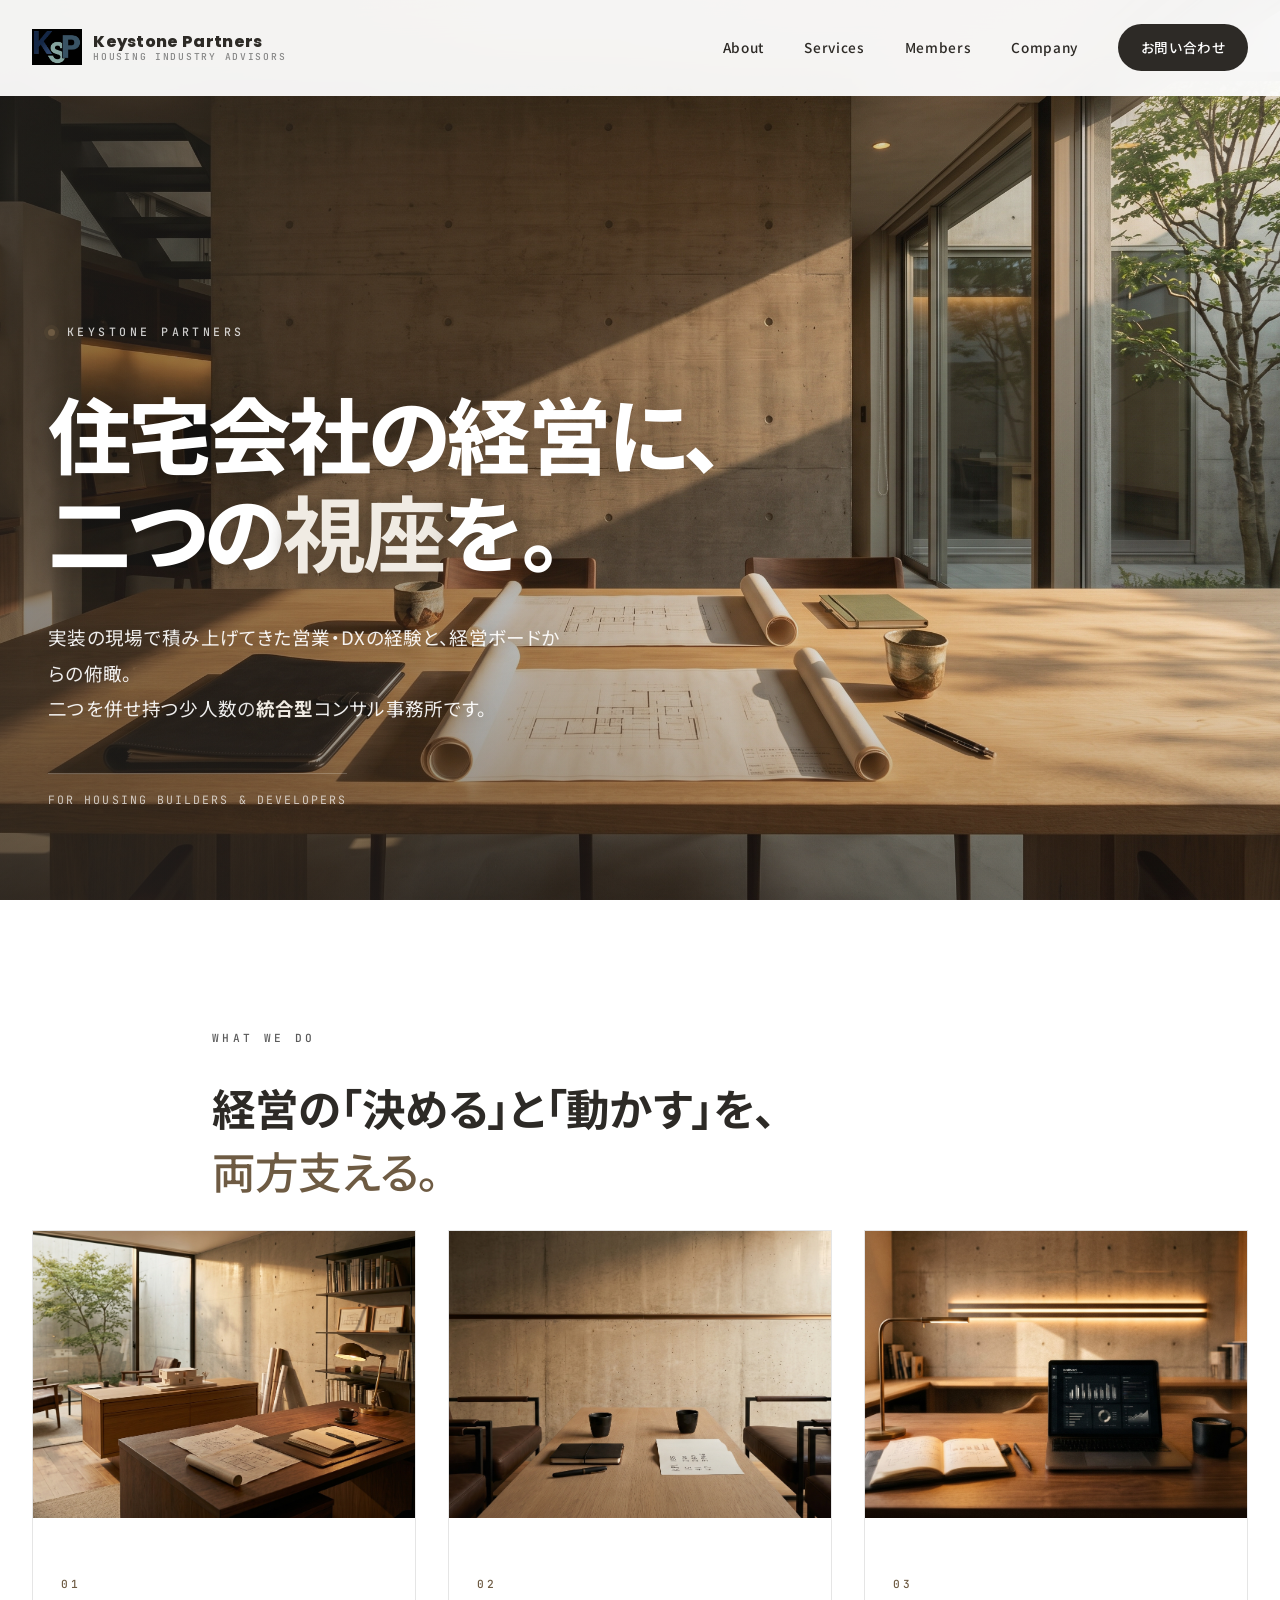
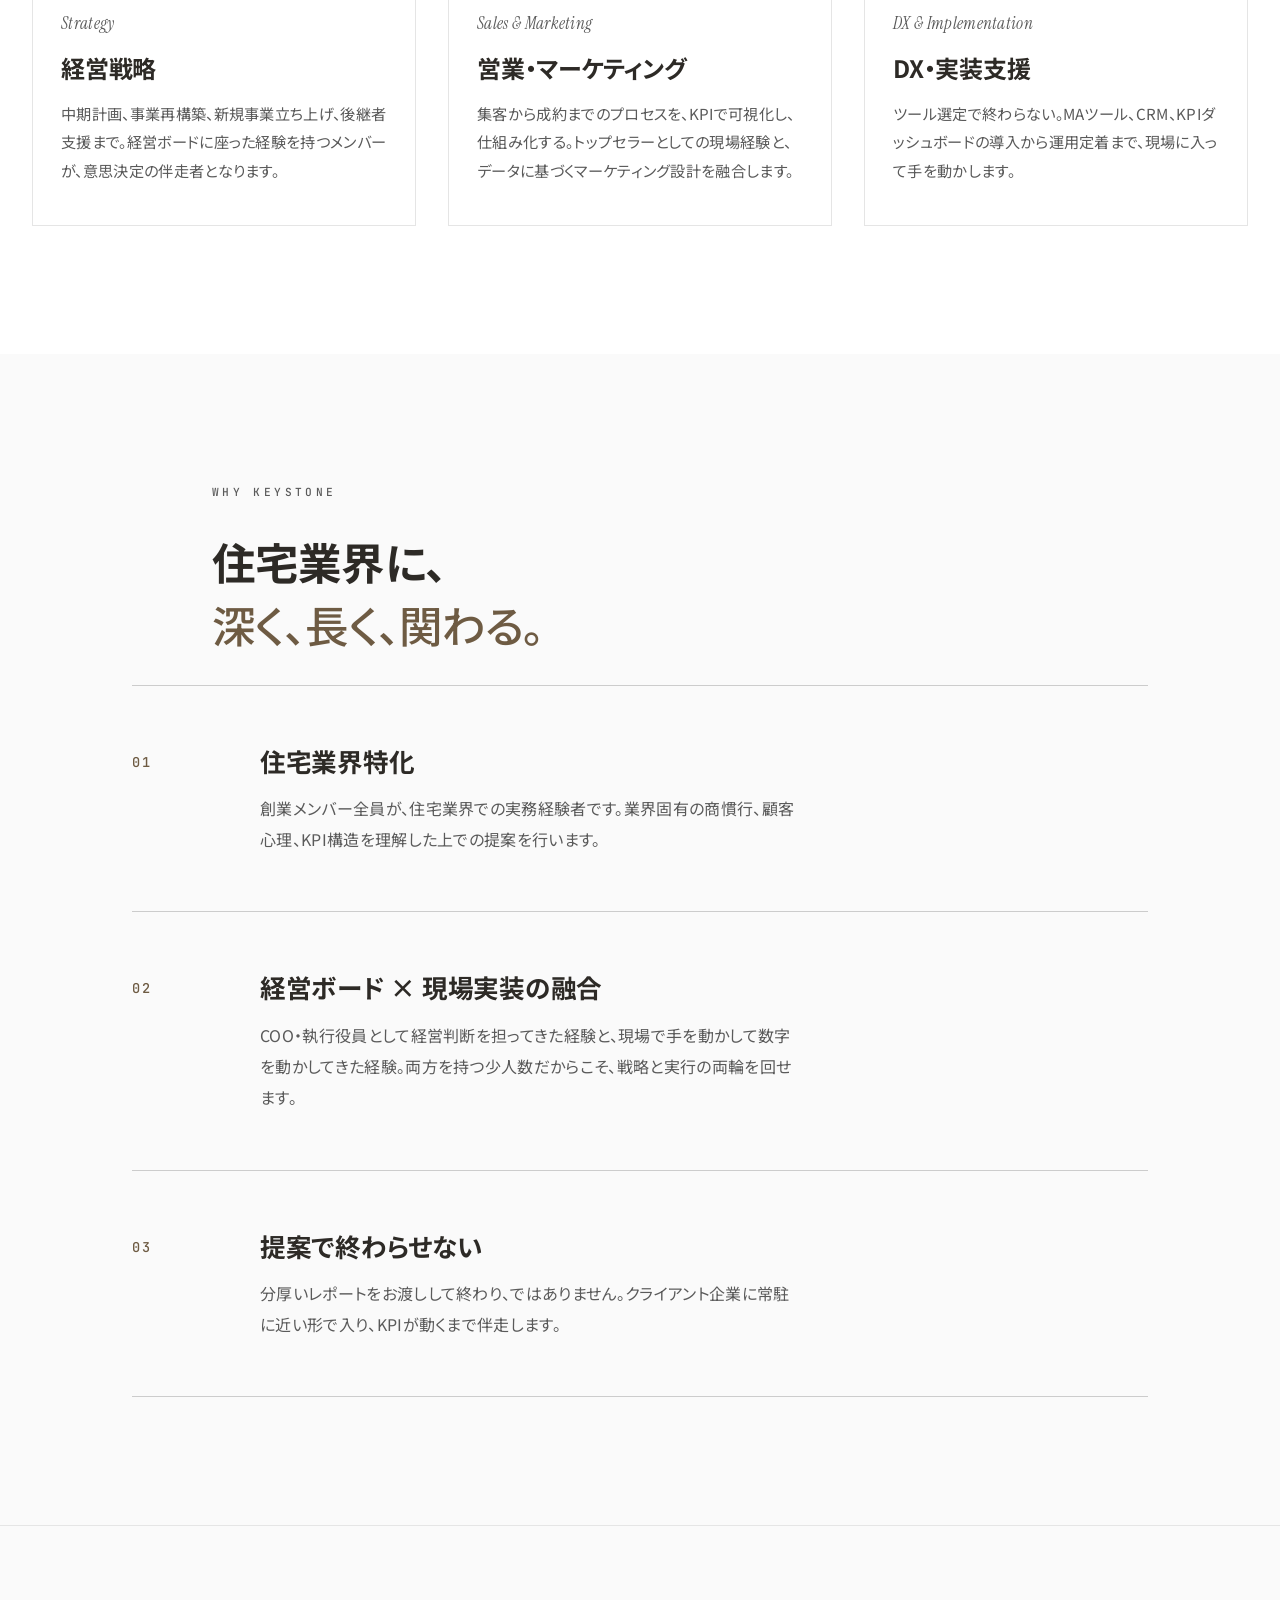
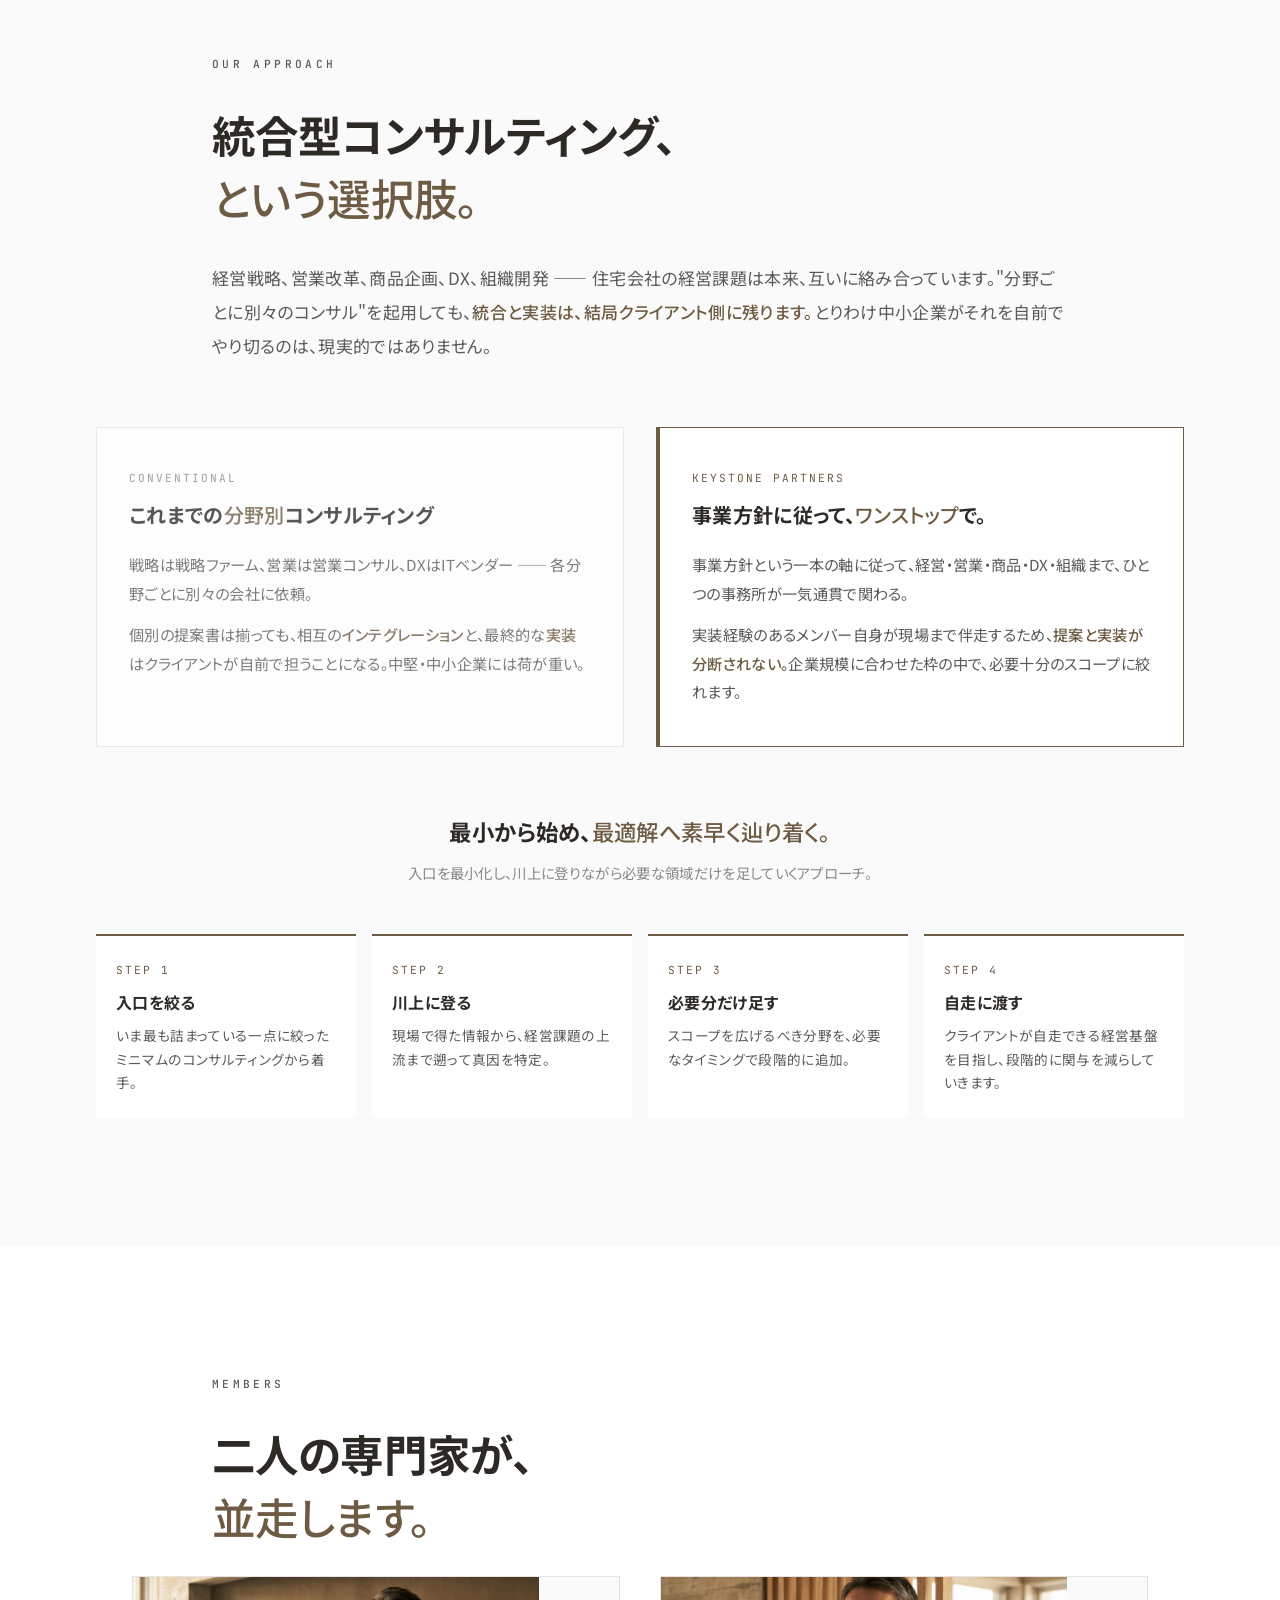
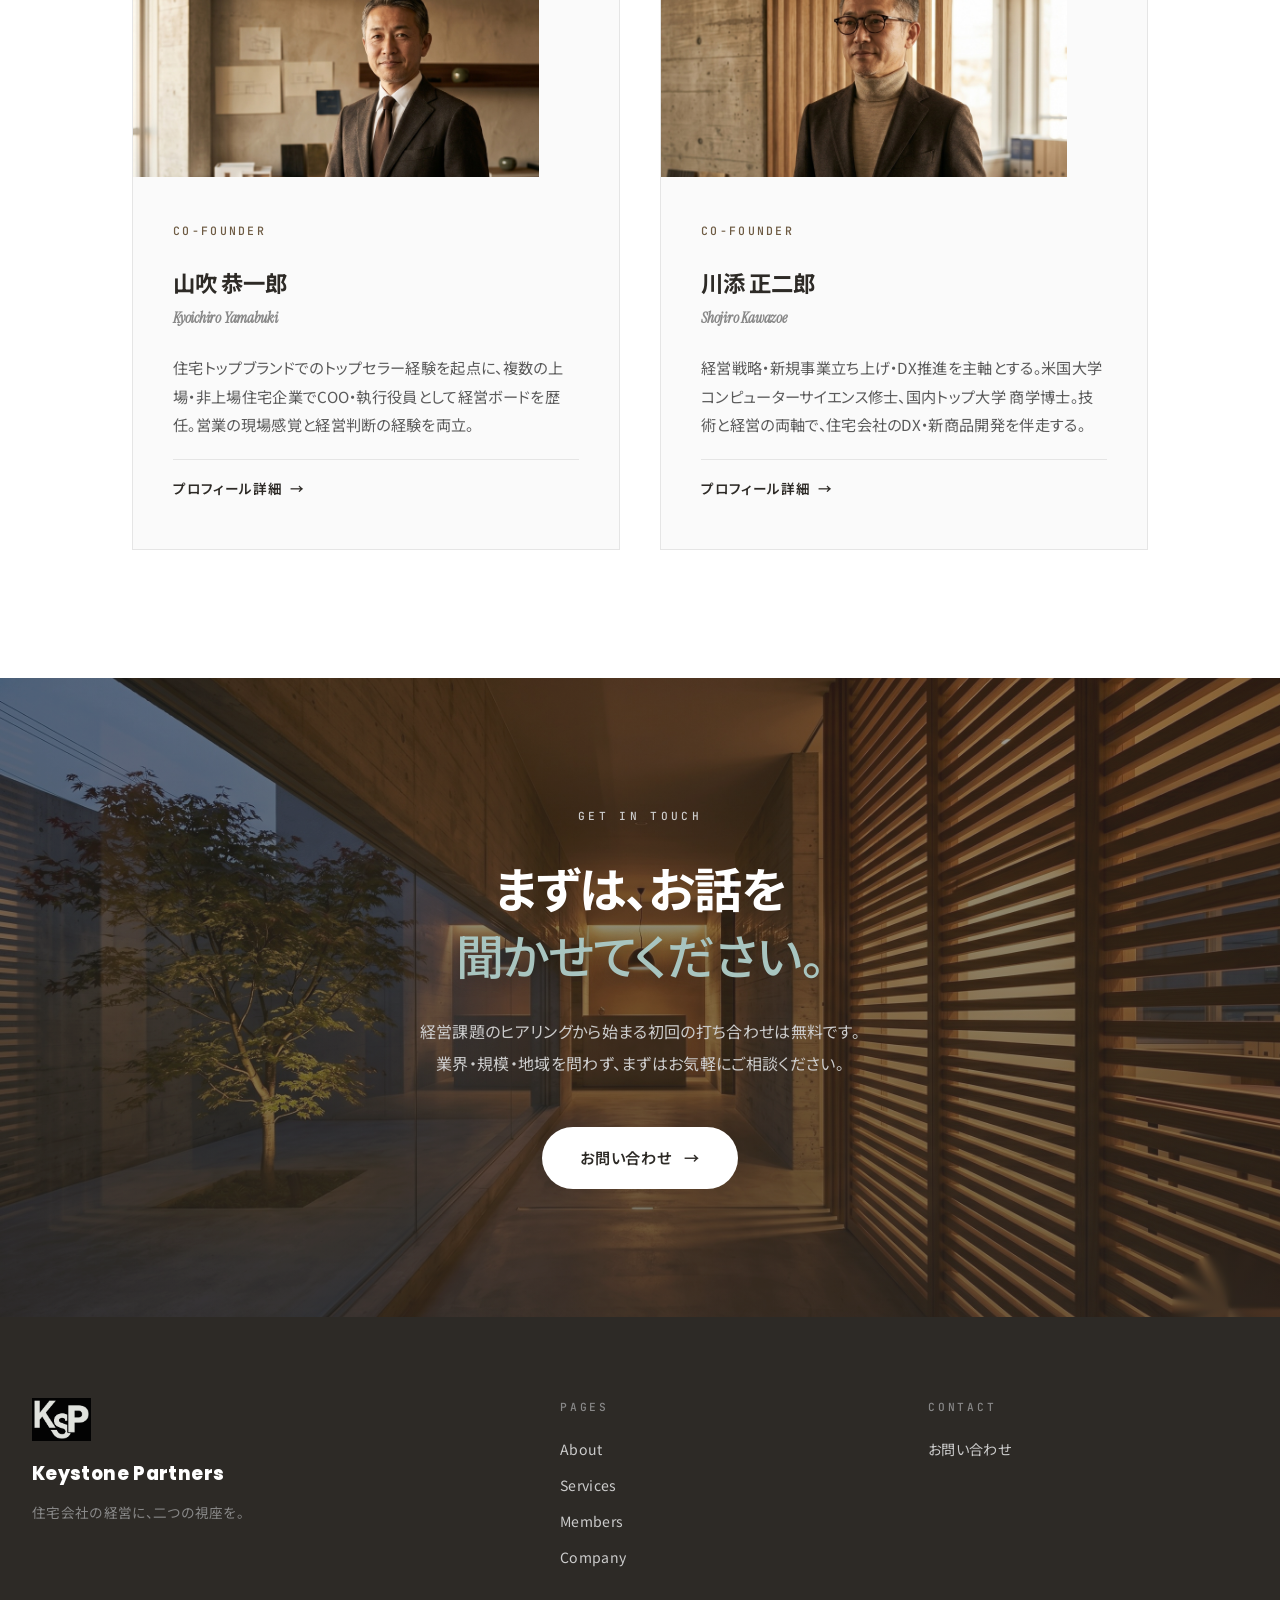
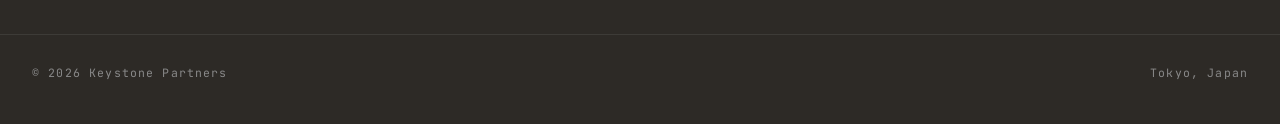
==== commit 3b10836a: "New company logo" ====
--- a/index.html
+++ b/index.html
@@ -71,7 +71,7 @@
 
   <div class="do-grid">
     <article class="do-card reveal-on-scroll">
-      <div class="do-card-image" style="background-image: url('images/service-strategy.jpg'); background-color: #1A2B4A;"></div>
+      <div class="do-card-image" style="background-image: url('images/service-strategy.jpg'); background-color: #2D2A26;"></div>
       <div class="do-card-inner">
         <div class="do-card-num">01</div>
         <div class="do-card-title-en">Strategy</div>
@@ -83,7 +83,7 @@
     </article>
 
     <article class="do-card reveal-on-scroll">
-      <div class="do-card-image" style="background-image: url('images/service-sales.jpg'); background-color: #1A2B4A;"></div>
+      <div class="do-card-image" style="background-image: url('images/service-sales.jpg'); background-color: #2D2A26;"></div>
       <div class="do-card-inner">
         <div class="do-card-num">02</div>
         <div class="do-card-title-en">Sales &amp; Marketing</div>
@@ -95,7 +95,7 @@
     </article>
 
     <article class="do-card reveal-on-scroll">
-      <div class="do-card-image" style="background-image: url('images/service-dx.jpg'); background-color: #1A2B4A;"></div>
+      <div class="do-card-image" style="background-image: url('images/service-dx.jpg'); background-color: #2D2A26;"></div>
       <div class="do-card-inner">
         <div class="do-card-num">03</div>
         <div class="do-card-title-en">DX &amp; Implementation</div>
@@ -237,7 +237,7 @@
 
   <div class="members-teaser-grid">
     <article class="member-card reveal-on-scroll">
-      <div class="member-photo-placeholder text-fallback" style="background-image: url('images/member-yamabuki.jpg');">KY</div>
+      <div class="member-photo-placeholder text-fallback" style="background-image: url('images/member-yamabuki.jpg'); background-position: center 42%;">KY</div>
       <div class="member-role">Co-founder</div>
       <h3 class="member-name">
         山吹 恭一郎
@@ -253,7 +253,7 @@
     </article>
 
     <article class="member-card reveal-on-scroll">
-      <div class="member-photo-placeholder text-fallback" style="background-image: url('images/member-kawazoe.jpg');">SK</div>
+      <div class="member-photo-placeholder text-fallback" style="background-image: url('images/member-kawazoe.jpg'); background-position: center 38%;">SK</div>
       <div class="member-role">Co-founder</div>
       <h3 class="member-name">
         川添 正二郎
--- a/style.css
+++ b/style.css
@@ -23,15 +23,20 @@
   --gray-50: #FAFAFA;
   --white: #FFFFFF;
 
-  /* Brand palette derived from the K/S monogram */
-  --navy: #1A2B4A;       /* "kon-iro" 紺色 — K letter, primary deep tone */
-  --navy-mid: #2D4A6E;   /* mid indigo where K and S meet */
-  --celadon: #6B8E8A;    /* "seiji-iro" 青磁色 — S letter, secondary tone */
-  --celadon-pale: #DCE4E2;  /* very pale celadon for backgrounds */
-  --accent: #6B8E8A;     /* main accent: celadon — corporate sub-color paired with navy */
-  --accent-strong: #2D4A6E; /* deeper variant for buttons/CTAs needing weight */
-  --accent-pale: #DCE4E2; /* pale celadon */
-  --ink: #1A2B4A;        /* body ink shifted from neutral black to deep navy */
+  /* Brand palette — warm neutral edition (Aman Tokyo inspired).
+     Variable names retained from the cool edition for code-wide compatibility;
+     values are remapped to a smoked-sumi / walnut / aged-washi palette.
+     The KSP logo (navy × celadon) remains unchanged and reads as a quiet,
+     considered accent against the warm beige ground. */
+  --navy: #2D2A26;       /* 墨色 (smoked sumi) — primary deep tone for ink & footer */
+  --navy-mid: #3A2E26;   /* 深焙茶 (deep roasted brown) — mid tone */
+  --celadon: #6E5B43;    /* 胡桃色 (walnut) — secondary tone, em & accents */
+  --celadon-pale: #E8DFCE;  /* 老香色 (aged washi) — pale ground */
+  --accent: #6E5B43;     /* main accent: walnut — corporate sub-color paired with sumi */
+  --accent-strong: #8B7B4A; /* 真鍮 (tea-stained brass) — buttons / CTAs */
+  --accent-pale: #E8DFCE; /* aged washi */
+  --ink: #2D2A26;        /* body ink: smoked sumi (warmer than neutral black) */
+  --washi: #F3EEE7;      /* page ground: warm cream paper (Aman Tokyo beige) */
 
   /* Typography */
   --font-display: "Noto Sans JP", "Hiragino Sans", "Yu Gothic", sans-serif;
@@ -57,7 +62,7 @@
   font-family: var(--font-display);
   font-weight: 400;
   color: var(--ink);
-  background: var(--white);
+  background: var(--washi);
   line-height: 1.8;
   font-feature-settings: "palt" 1;
   letter-spacing: 0.02em;
@@ -145,12 +150,12 @@
 .nav-logo::before {
   content: "";
   display: block;
-  width: 38px;
+  width: 50px;
   height: 38px;
   background-image: url('images/logo-mark.png');
   background-size: contain;
   background-repeat: no-repeat;
-  background-position: center;
+  background-position: left center;
   flex-shrink: 0;
 }
 
@@ -180,7 +185,7 @@
 
 @media (max-width: 768px) {
   .nav-logo::before {
-    width: 32px;
+    width: 43px;
     height: 32px;
   }
   .nav-logo-mark {
@@ -345,7 +350,7 @@
   inset: 0;
   background-image: url('images/hero.jpg');
   background-size: cover;
-  background-position: center right;
+  background-position: center center;
   z-index: 0;
 }
 
@@ -358,17 +363,17 @@
   background:
     linear-gradient(
       to right,
-      rgba(20, 32, 55, 0.55) 0%,
-      rgba(20, 32, 55, 0.32) 38%,
-      rgba(20, 32, 55, 0.10) 65%,
-      rgba(20, 32, 55, 0.01) 100%
+      rgba(45, 42, 38, 0.55) 0%,
+      rgba(45, 42, 38, 0.32) 38%,
+      rgba(45, 42, 38, 0.10) 65%,
+      rgba(45, 42, 38, 0.01) 100%
     ),
     linear-gradient(
       to bottom,
-      rgba(20, 32, 55, 0.18) 0%,
-      rgba(20, 32, 55, 0.04) 25%,
-      rgba(20, 32, 55, 0.04) 70%,
-      rgba(20, 32, 55, 0.32) 100%
+      rgba(45, 42, 38, 0.18) 0%,
+      rgba(45, 42, 38, 0.04) 25%,
+      rgba(45, 42, 38, 0.04) 70%,
+      rgba(45, 42, 38, 0.32) 100%
     );
 }
 
@@ -401,7 +406,7 @@
   border-radius: 50%;
   background: var(--celadon);
   animation: pulse 2.4s ease-in-out infinite;
-  box-shadow: 0 0 0 4px rgba(107, 142, 138, 0.22);
+  box-shadow: 0 0 0 4px rgba(110, 91, 67, 0.22);
 }
 
 @keyframes pulse {
@@ -438,13 +443,13 @@
   text-shadow: 0 1px 20px rgba(0, 0, 0, 0.4);
 }
 
-/* Hero 内の em は、青磁(ロゴ色)との同色被りを避けつつ控えめな差別化を出すため、
-   ほぼ白の中性色に、薄い青磁のグロー(影)を添える */
+/* Hero 内の em は、walnut(ロゴ色とは別の暖色アクセント)との同色被りを避けつつ
+   控えめな差別化を出すため、ほぼ白の暖色中性色に、薄い walnut グロー(影)を添える */
 .hero-sub em,
 .hero-headline em {
-  color: #f0ebe3;  /* warm off-white — distinct from logo's celadon */
+  color: #f0ebe3;  /* warm off-white */
   text-shadow:
-    0 0 24px rgba(107, 142, 138, 0.45),  /* soft celadon glow as a quiet echo of the logo */
+    0 0 24px rgba(110, 91, 67, 0.45),  /* soft walnut glow */
     0 1px 20px rgba(0, 0, 0, 0.4);
   font-weight: 700;
 }
@@ -768,7 +773,7 @@
 
 .cta-headline em {
   color: #a8c5c0;
-  text-shadow: 0 1px 16px rgba(26, 43, 74, 0.5);
+  text-shadow: 0 1px 16px rgba(45, 42, 38, 0.5);
 }
 
 .cta-lead {
@@ -827,12 +832,12 @@
 }
 
 .footer-brand-logo {
-  width: 44px;
+  width: 59px;
   height: 44px;
   background-image: url('images/logo-mark-light.png');
   background-size: contain;
   background-repeat: no-repeat;
-  background-position: center;
+  background-position: left center;
   margin-bottom: 1rem;
   opacity: 0.92;
 }
@@ -1687,6 +1692,13 @@
   max-width: 50ch;
 }
 
+/* 出典・補注など、本文中の小さな付帯情報 */
+.about-story-text small {
+  font-size: 0.78rem;
+  color: var(--gray-500);
+  line-height: 1.6;
+}
+
 @media (max-width: 880px) {
   .about-story-split { grid-template-columns: 1fr; gap: 3rem; }
   .about-story-image { aspect-ratio: 16 / 10; }
@@ -1714,8 +1726,8 @@
   inset: 0;
   background: linear-gradient(
     180deg,
-    rgba(26, 43, 74, 0.4) 0%,
-    rgba(26, 43, 74, 0.6) 100%
+    rgba(45, 42, 38, 0.4) 0%,
+    rgba(45, 42, 38, 0.6) 100%
   );
 }
 
@@ -1785,7 +1797,7 @@
   border-radius: 0;
   margin: -3rem -2.5rem 1.5rem;
   background-size: cover;
-  background-position: center;
+  background-position: center 20%;
   background-color: var(--gray-200);
   display: block;
   font-size: 0;
